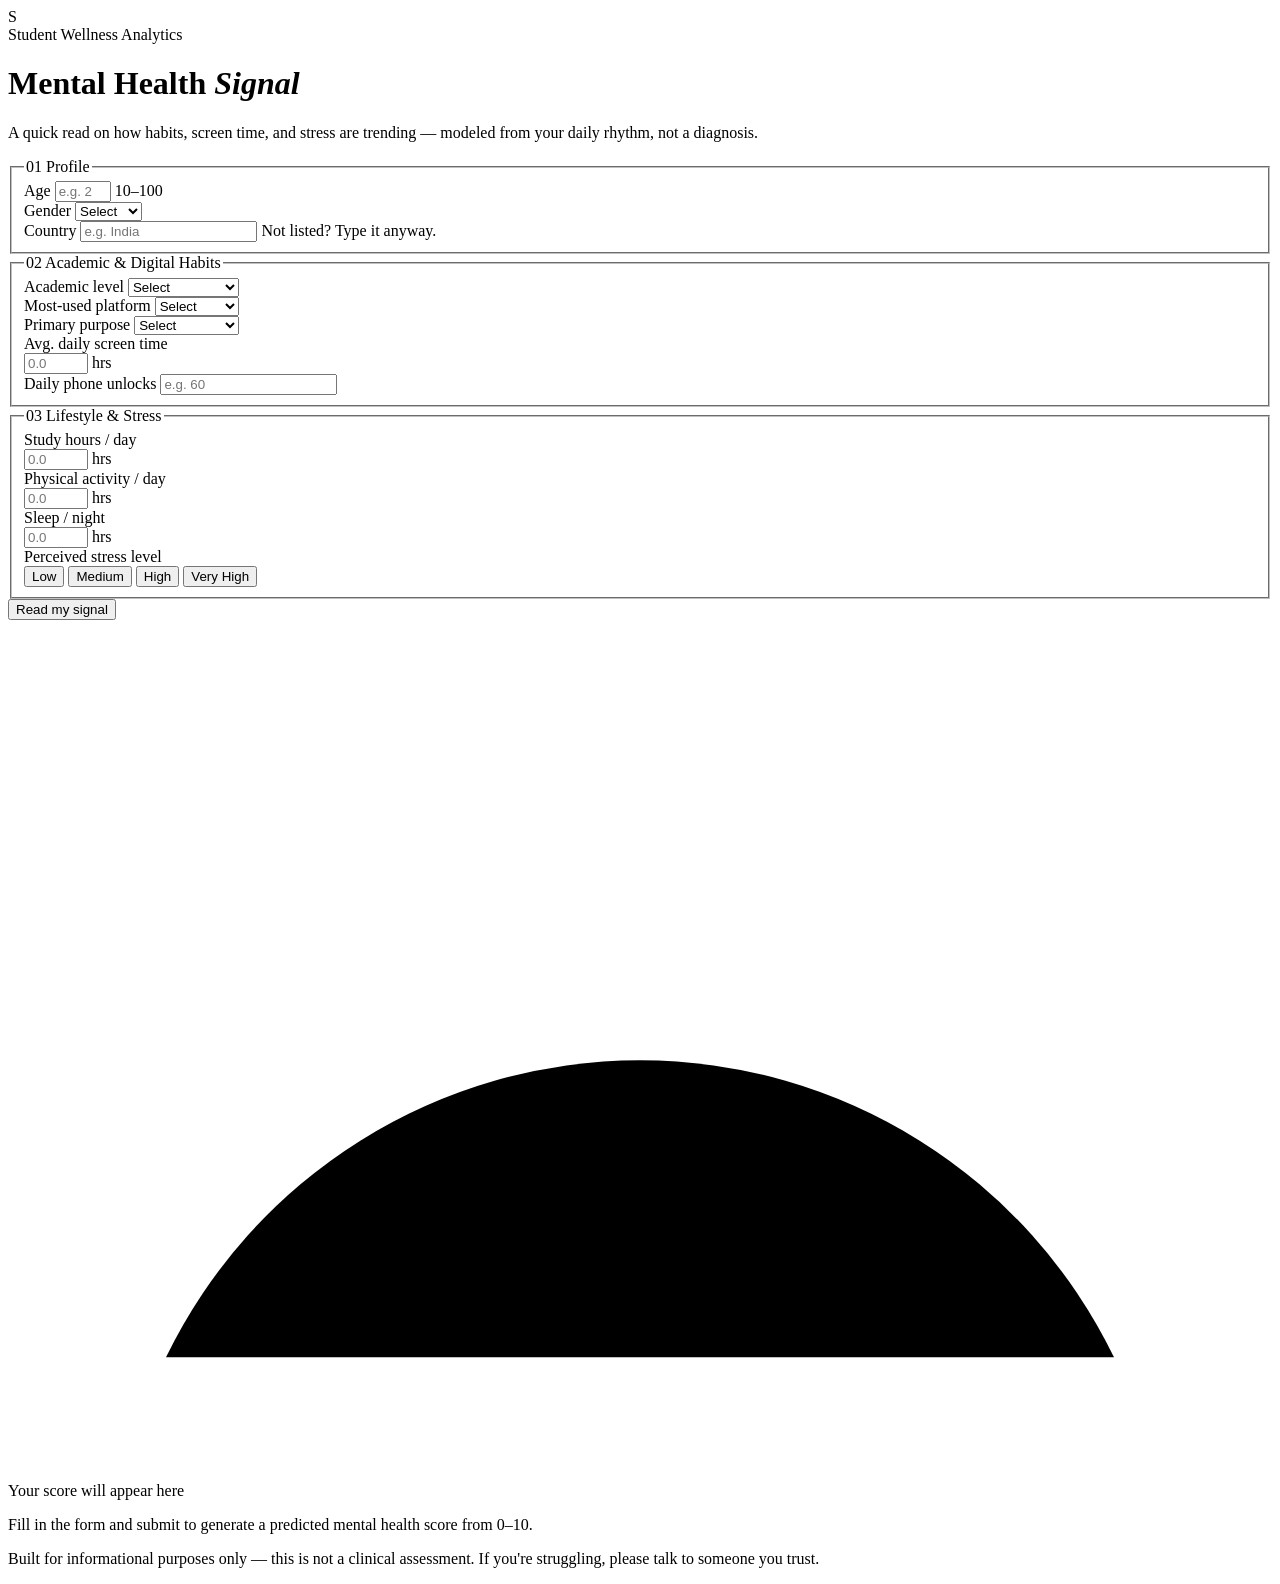
==== index.html @ a33bd3dd "first commit" ====
<!DOCTYPE html>
<html lang="en">
<head>
<meta charset="UTF-8" />
<meta name="viewport" content="width=device-width, initial-scale=1.0" />
<title>Mental Health Signal — Student Wellness Analytics</title>
<link rel="preconnect" href="https://fonts.googleapis.com">
<link rel="preconnect" href="https://fonts.gstatic.com" crossorigin>
<link href="https://fonts.googleapis.com/css2?family=Fraunces:ital,opsz,wght@0,9..144,400;0,9..144,500;0,9..144,600;1,9..144,500&family=Inter:wght@400;500;600;700&family=JetBrains+Mono:wght@400;500;700&display=swap" rel="stylesheet">
<link rel="stylesheet" href="style.css" />
</head>S
<body>

<div class="noise-overlay" aria-hidden="true"></div>

<header class="site-header">
  <div class="header-inner">
    <span class="eyebrow">Student Wellness Analytics</span>
    <h1 class="title">Mental Health <em>Signal</em></h1>
    <p class="subtitle">A quick read on how habits, screen time, and stress are trending — modeled from your daily rhythm, not a diagnosis.</p>
  </div>
</header>

<main class="layout">

  <!-- FORM PANEL -->
  <section class="panel form-panel" aria-labelledby="form-heading">
    <form id="predict-form" novalidate>

      <fieldset class="group">
        <legend><span class="legend-index">01</span> Profile</legend>
        <div class="grid grid-3">
          <div class="field">
            <label for="age">Age</label>
            <input type="number" id="age" name="age" min="10" max="100" step="1" required placeholder="e.g. 21" />
            <span class="hint">10–100</span>
            <span class="error-msg" data-for="age"></span>
          </div>
          <div class="field">
            <label for="gender">Gender</label>
            <select id="gender" name="gender" required>
              <option value="" disabled selected hidden>Select</option>
              <option value="Male">Male</option>
              <option value="Female">Female</option>
            </select>
            <span class="error-msg" data-for="gender"></span>
          </div>
          <div class="field">
            <label for="country">Country</label>
            <input type="text" id="country" name="country" list="country-list" required placeholder="e.g. India" autocomplete="off" />
            <datalist id="country-list">
              <option value="India"></option>
              <option value="USA"></option>
              <option value="Canada"></option>
              <option value="Australia"></option>
              <option value="UK"></option>
              <option value="Germany"></option>
              <option value="Mexico"></option>
              <option value="Turkey"></option>
              <option value="France"></option>
            </datalist>
            <span class="hint">Not listed? Type it anyway.</span>
            <span class="error-msg" data-for="country"></span>
          </div>
        </div>
      </fieldset>

      <fieldset class="group">
        <legend><span class="legend-index">02</span> Academic &amp; Digital Habits</legend>
        <div class="grid grid-2">
          <div class="field">
            <label for="academic_level">Academic level</label>
            <select id="academic_level" name="academic_level" required>
              <option value="" disabled selected hidden>Select</option>
              <option value="High School">High School</option>
              <option value="Undergraduate">Undergraduate</option>
              <option value="Graduate">Graduate</option>
            </select>
            <span class="error-msg" data-for="academic_level"></span>
          </div>
          <div class="field">
            <label for="most_used_platform">Most-used platform</label>
            <select id="most_used_platform" name="most_used_platform" required>
              <option value="" disabled selected hidden>Select</option>
              <option value="Facebook">Facebook</option>
              <option value="Instagram">Instagram</option>
              <option value="Snapchat">Snapchat</option>
              <option value="Twitter">Twitter</option>
              <option value="YouTube">YouTube</option>
              <option value="TikTok">TikTok</option>
              <option value="LinkedIn">LinkedIn</option>
              <option value="LINE">LINE</option>
              <option value="KakaoTalk">KakaoTalk</option>
              <option value="VKontakte">VKontakte</option>
              <option value="WhatsApp">WhatsApp</option>
              <option value="WeChat">WeChat</option>
            </select>
            <span class="error-msg" data-for="most_used_platform"></span>
          </div>
          <div class="field">
            <label for="purpose_of_use">Primary purpose</label>
            <select id="purpose_of_use" name="purpose_of_use" required>
              <option value="" disabled selected hidden>Select</option>
              <option value="Networking">Networking</option>
              <option value="Education">Education</option>
              <option value="Entertainment">Entertainment</option>
              <option value="News">News</option>
            </select>
            <span class="error-msg" data-for="purpose_of_use"></span>
          </div>
          <div class="field">
            <label for="avg_daily_usage_hours">Avg. daily screen time</label>
            <div class="unit-input">
              <input type="number" id="avg_daily_usage_hours" name="avg_daily_usage_hours" min="0" max="24" step="0.1" required placeholder="0.0" />
              <span class="unit">hrs</span>
            </div>
            <span class="error-msg" data-for="avg_daily_usage_hours"></span>
          </div>
          <div class="field">
            <label for="daily_unlocks">Daily phone unlocks</label>
            <input type="number" id="daily_unlocks" name="daily_unlocks" min="0" step="1" required placeholder="e.g. 60" />
            <span class="error-msg" data-for="daily_unlocks"></span>
          </div>
        </div>
      </fieldset>

      <fieldset class="group">
        <legend><span class="legend-index">03</span> Lifestyle &amp; Stress</legend>
        <div class="grid grid-3">
          <div class="field">
            <label for="study_hours">Study hours / day</label>
            <div class="unit-input">
              <input type="number" id="study_hours" name="study_hours" min="0" max="24" step="0.1" required placeholder="0.0" />
              <span class="unit">hrs</span>
            </div>
            <span class="error-msg" data-for="study_hours"></span>
          </div>
          <div class="field">
            <label for="physical_activity_hours">Physical activity / day</label>
            <div class="unit-input">
              <input type="number" id="physical_activity_hours" name="physical_activity_hours" min="0" max="24" step="0.1" required placeholder="0.0" />
              <span class="unit">hrs</span>
            </div>
            <span class="error-msg" data-for="physical_activity_hours"></span>
          </div>
          <div class="field">
            <label for="sleep_hours_per_night">Sleep / night</label>
            <div class="unit-input">
              <input type="number" id="sleep_hours_per_night" name="sleep_hours_per_night" min="0" max="24" step="0.1" required placeholder="0.0" />
              <span class="unit">hrs</span>
            </div>
            <span class="error-msg" data-for="sleep_hours_per_night"></span>
          </div>
          <div class="field field-span">
            <label for="stress_level">Perceived stress level</label>
            <div class="segmented" id="stress_level_group" data-name="stress_level">
              <button type="button" class="seg-btn" data-value="Low">Low</button>
              <button type="button" class="seg-btn" data-value="Medium">Medium</button>
              <button type="button" class="seg-btn" data-value="High">High</button>
              <button type="button" class="seg-btn" data-value="Very High">Very High</button>
            </div>
            <input type="hidden" id="stress_level" name="stress_level" required />
            <span class="error-msg" data-for="stress_level"></span>
          </div>
        </div>
      </fieldset>

      <div class="form-footer">
        <button type="submit" class="submit-btn" id="submit-btn">
          <span class="btn-label">Read my signal</span>
          <span class="btn-spinner" aria-hidden="true"></span>
        </button>
      </div>
    </form>
  </section>

  <!-- RESULT PANEL -->
  <aside class="panel result-panel" aria-live="polite">
    <div class="result-inner" id="result-inner">

      <div class="state state-idle" id="state-idle">
        <svg class="gauge gauge-idle" viewBox="0 0 240 160" aria-hidden="true">
          <path class="gauge-track" d="M 30 140 A 100 100 0 0 1 210 140" />
          <g class="gauge-ticks"></g>
        </svg>
        <p class="idle-label">Your score will appear here</p>
        <p class="idle-copy">Fill in the form and submit to generate a predicted mental health score from 0–10.</p>
      </div>

      <div class="state state-loading" id="state-loading" hidden>
        <div class="pulse-ring"></div>
        <p class="loading-label">Reading the signal…</p>
        <p class="loading-copy">Running your habits through the model.</p>
      </div>

      <div class="state state-result" id="state-result" hidden>
        <svg class="gauge gauge-result" viewBox="0 0 240 160" aria-hidden="true">
          <defs>
            <linearGradient id="gaugeGradient" x1="0%" y1="0%" x2="100%" y2="0%">
              <stop offset="0%" stop-color="#D9534F"/>
              <stop offset="45%" stop-color="#E3B341"/>
              <stop offset="100%" stop-color="#4C9A78"/>
            </linearGradient>
          </defs>
          <path class="gauge-track" d="M 30 140 A 100 100 0 0 1 210 140" />
          <path class="gauge-fill" id="gauge-fill" d="M 30 140 A 100 100 0 0 1 210 140" />
          <g class="gauge-ticks"></g>
          <circle class="gauge-needle-hub" cx="120" cy="140" r="5" />
        </svg>
        <div class="score-readout">
          <span class="score-number" id="score-number">0.0</span>
          <span class="score-max">/10</span>
        </div>
        <p class="score-band" id="score-band">—</p>
        <p class="score-context" id="score-context"></p>
        <button type="button" class="reset-btn" id="reset-btn">Run another read</button>
      </div>

      <div class="state state-error" id="state-error" hidden>
        <div class="error-icon" aria-hidden="true">!</div>
        <p class="error-copy" id="error-copy"></p>
        <button type="button" class="reset-btn" id="error-retry-btn">Try again</button>
      </div>

    </div>
  </aside>

</main>

<footer class="site-footer">
  <p>Built for informational purposes only — this is not a clinical assessment. If you're struggling, please talk to someone you trust.</p>
</footer>

<script src="script.js"></script>
</body>
</html>
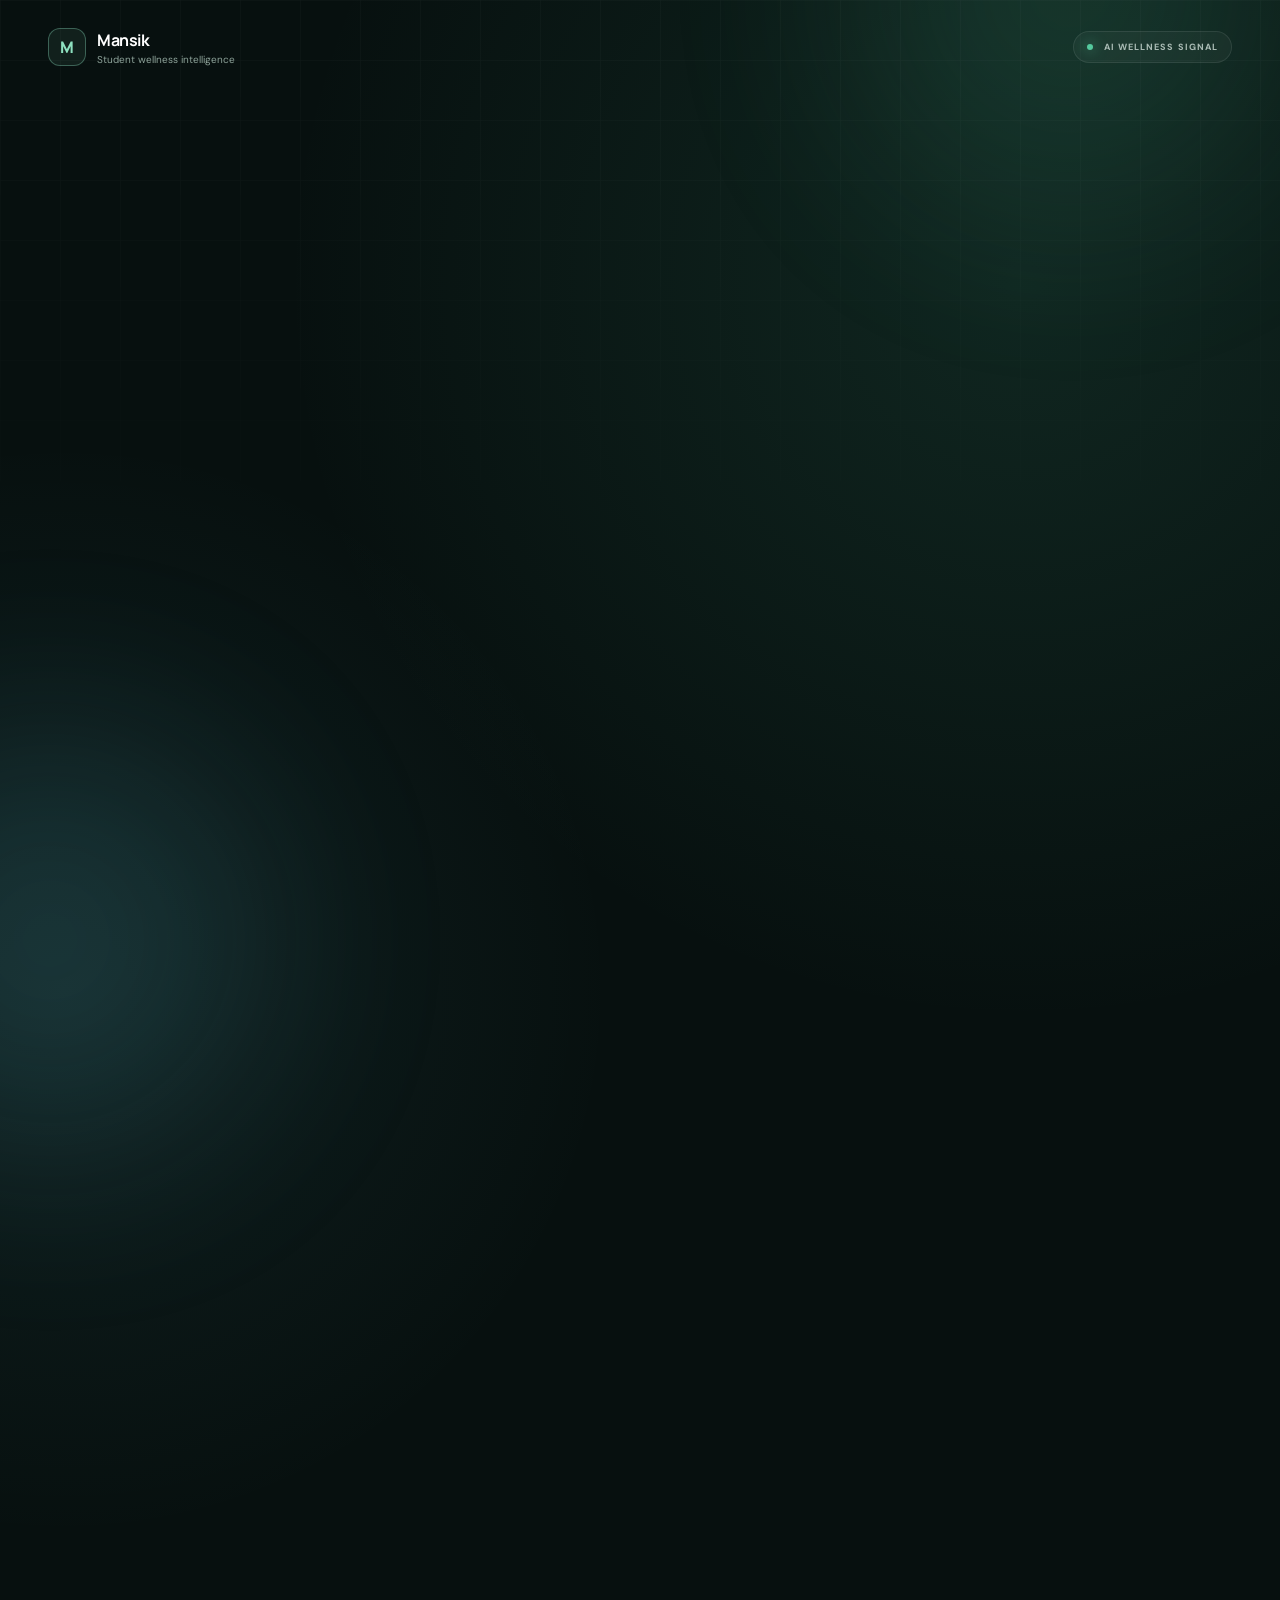
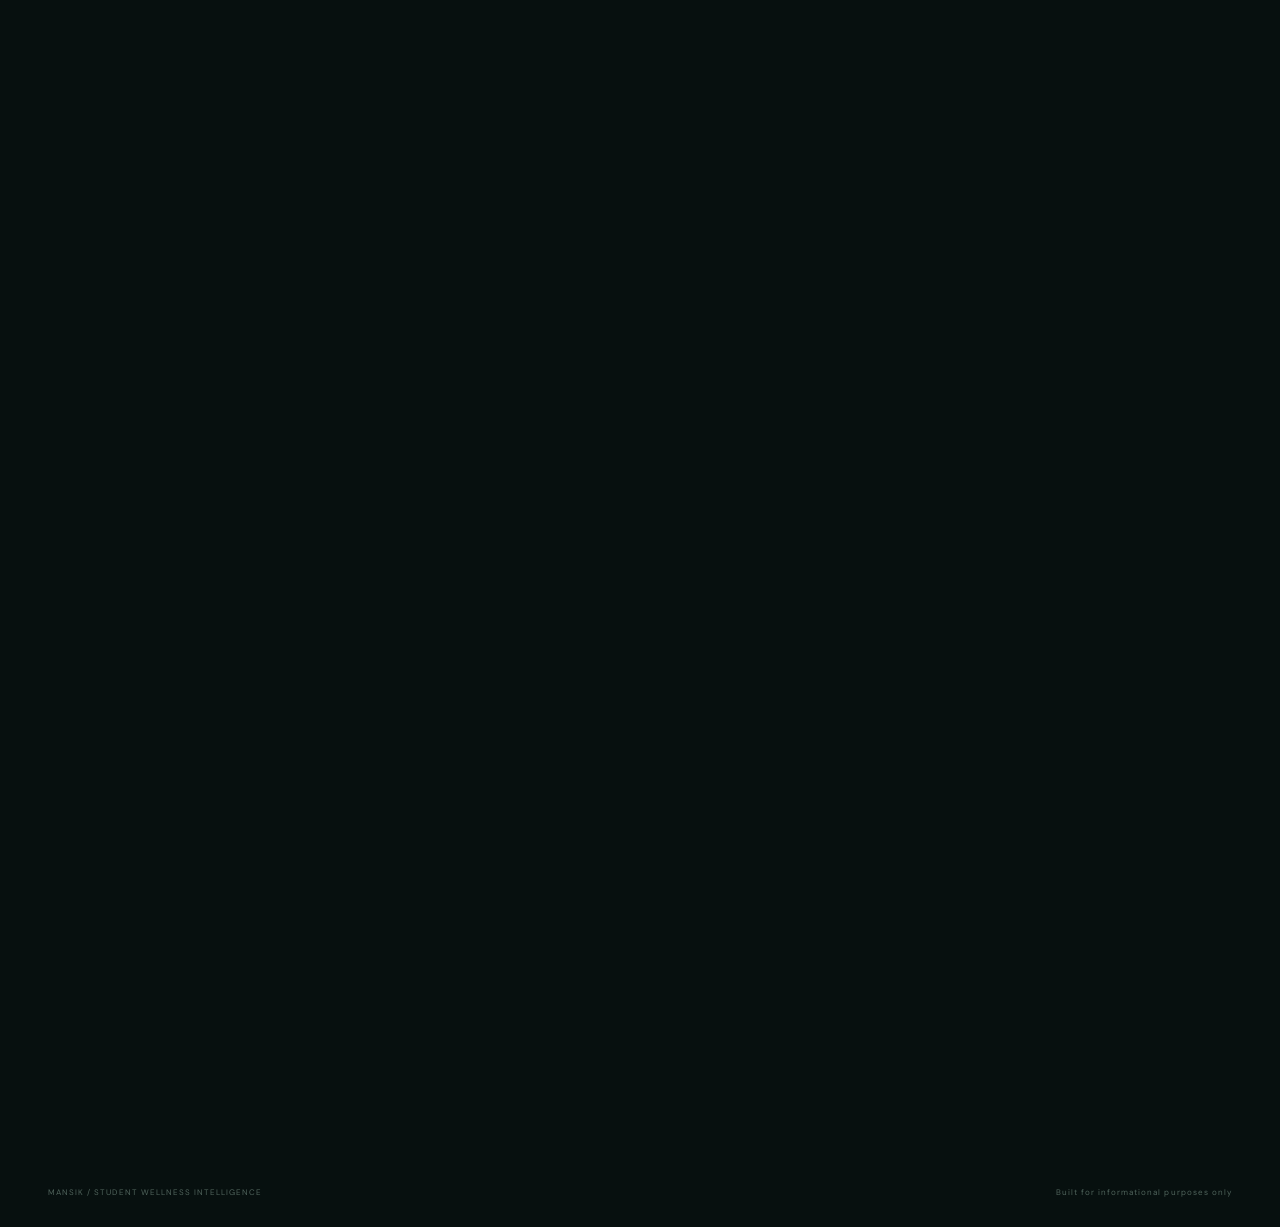
==== commit 4751569e: "Fix sklearn model compatibility" ====
--- a/index.html
+++ b/index.html
@@ -1,236 +1,1078 @@
 <!DOCTYPE html>
 <html lang="en">
 <head>
-<meta charset="UTF-8" />
-<meta name="viewport" content="width=device-width, initial-scale=1.0" />
-<title>Mental Health Signal — Student Wellness Analytics</title>
-<link rel="preconnect" href="https://fonts.googleapis.com">
-<link rel="preconnect" href="https://fonts.gstatic.com" crossorigin>
-<link href="https://fonts.googleapis.com/css2?family=Fraunces:ital,opsz,wght@0,9..144,400;0,9..144,500;0,9..144,600;1,9..144,500&family=Inter:wght@400;500;600;700&family=JetBrains+Mono:wght@400;500;700&display=swap" rel="stylesheet">
-<link rel="stylesheet" href="style.css" />
-</head>S
+    <meta charset="UTF-8">
+
+    <meta
+        name="viewport"
+        content="width=device-width, initial-scale=1.0"
+    >
+
+    <title>Mansik — Student Mental Health Signal</title>
+
+    <meta
+        name="description"
+        content="AI-powered student mental health signal based on lifestyle and digital habits."
+    >
+
+    <!-- Google Fonts -->
+    <link rel="preconnect" href="https://fonts.googleapis.com">
+    <link rel="preconnect" href="https://fonts.gstatic.com" crossorigin>
+
+    <link
+        href="https://fonts.googleapis.com/css2?family=DM+Sans:wght@400;500;600;700&family=Manrope:wght@500;600;700;800&display=swap"
+        rel="stylesheet"
+    >
+
+    <!-- CSS -->
+    <link rel="stylesheet" href="style.css">
+</head>
+
 <body>
 
-<div class="noise-overlay" aria-hidden="true"></div>
-
-<header class="site-header">
-  <div class="header-inner">
-    <span class="eyebrow">Student Wellness Analytics</span>
-    <h1 class="title">Mental Health <em>Signal</em></h1>
-    <p class="subtitle">A quick read on how habits, screen time, and stress are trending — modeled from your daily rhythm, not a diagnosis.</p>
-  </div>
-</header>
-
-<main class="layout">
-
-  <!-- FORM PANEL -->
-  <section class="panel form-panel" aria-labelledby="form-heading">
-    <form id="predict-form" novalidate>
-
-      <fieldset class="group">
-        <legend><span class="legend-index">01</span> Profile</legend>
-        <div class="grid grid-3">
-          <div class="field">
-            <label for="age">Age</label>
-            <input type="number" id="age" name="age" min="10" max="100" step="1" required placeholder="e.g. 21" />
-            <span class="hint">10–100</span>
-            <span class="error-msg" data-for="age"></span>
-          </div>
-          <div class="field">
-            <label for="gender">Gender</label>
-            <select id="gender" name="gender" required>
-              <option value="" disabled selected hidden>Select</option>
-              <option value="Male">Male</option>
-              <option value="Female">Female</option>
-            </select>
-            <span class="error-msg" data-for="gender"></span>
-          </div>
-          <div class="field">
-            <label for="country">Country</label>
-            <input type="text" id="country" name="country" list="country-list" required placeholder="e.g. India" autocomplete="off" />
-            <datalist id="country-list">
-              <option value="India"></option>
-              <option value="USA"></option>
-              <option value="Canada"></option>
-              <option value="Australia"></option>
-              <option value="UK"></option>
-              <option value="Germany"></option>
-              <option value="Mexico"></option>
-              <option value="Turkey"></option>
-              <option value="France"></option>
-            </datalist>
-            <span class="hint">Not listed? Type it anyway.</span>
-            <span class="error-msg" data-for="country"></span>
-          </div>
+    <!-- Background effects -->
+    <div class="ambient ambient-one"></div>
+    <div class="ambient ambient-two"></div>
+    <div class="grid-background"></div>
+
+
+    <!-- =========================
+         NAVBAR
+    ========================== -->
+
+    <header class="topbar">
+
+        <a href="#" class="brand">
+
+            <span class="brand-mark">
+                M
+            </span>
+
+            <span class="brand-text">
+
+                <strong>Mansik</strong>
+
+                <small>
+                    Student wellness intelligence
+                </small>
+
+            </span>
+
+        </a>
+
+
+        <div class="status-pill">
+
+            <span class="status-dot"></span>
+
+            AI WELLNESS SIGNAL
+
         </div>
-      </fieldset>
-
-      <fieldset class="group">
-        <legend><span class="legend-index">02</span> Academic &amp; Digital Habits</legend>
-        <div class="grid grid-2">
-          <div class="field">
-            <label for="academic_level">Academic level</label>
-            <select id="academic_level" name="academic_level" required>
-              <option value="" disabled selected hidden>Select</option>
-              <option value="High School">High School</option>
-              <option value="Undergraduate">Undergraduate</option>
-              <option value="Graduate">Graduate</option>
-            </select>
-            <span class="error-msg" data-for="academic_level"></span>
-          </div>
-          <div class="field">
-            <label for="most_used_platform">Most-used platform</label>
-            <select id="most_used_platform" name="most_used_platform" required>
-              <option value="" disabled selected hidden>Select</option>
-              <option value="Facebook">Facebook</option>
-              <option value="Instagram">Instagram</option>
-              <option value="Snapchat">Snapchat</option>
-              <option value="Twitter">Twitter</option>
-              <option value="YouTube">YouTube</option>
-              <option value="TikTok">TikTok</option>
-              <option value="LinkedIn">LinkedIn</option>
-              <option value="LINE">LINE</option>
-              <option value="KakaoTalk">KakaoTalk</option>
-              <option value="VKontakte">VKontakte</option>
-              <option value="WhatsApp">WhatsApp</option>
-              <option value="WeChat">WeChat</option>
-            </select>
-            <span class="error-msg" data-for="most_used_platform"></span>
-          </div>
-          <div class="field">
-            <label for="purpose_of_use">Primary purpose</label>
-            <select id="purpose_of_use" name="purpose_of_use" required>
-              <option value="" disabled selected hidden>Select</option>
-              <option value="Networking">Networking</option>
-              <option value="Education">Education</option>
-              <option value="Entertainment">Entertainment</option>
-              <option value="News">News</option>
-            </select>
-            <span class="error-msg" data-for="purpose_of_use"></span>
-          </div>
-          <div class="field">
-            <label for="avg_daily_usage_hours">Avg. daily screen time</label>
-            <div class="unit-input">
-              <input type="number" id="avg_daily_usage_hours" name="avg_daily_usage_hours" min="0" max="24" step="0.1" required placeholder="0.0" />
-              <span class="unit">hrs</span>
+
+    </header>
+
+
+
+    <main>
+
+
+        <!-- =========================
+             HERO
+        ========================== -->
+
+        <section class="hero">
+
+            <div class="hero-content reveal">
+
+                <div class="eyebrow">
+
+                    <span></span>
+
+                    PERSONAL WELLNESS CHECK
+
+                </div>
+
+
+                <h1>
+
+                    Understand your
+
+                    <br>
+
+                    <em>daily signal.</em>
+
+                </h1>
+
+
+                <p class="hero-description">
+
+                    A simple AI-powered snapshot of how your digital
+                    habits, academic routine, sleep, activity and
+                    stress may be shaping your mental health score.
+
+                </p>
+
+
+                <div class="hero-meta">
+
+                    <span>
+                        01 — Your inputs
+                    </span>
+
+                    <span>
+                        02 — AI prediction
+                    </span>
+
+                    <span>
+                        03 — Personal signal
+                    </span>
+
+                </div>
+
             </div>
-            <span class="error-msg" data-for="avg_daily_usage_hours"></span>
-          </div>
-          <div class="field">
-            <label for="daily_unlocks">Daily phone unlocks</label>
-            <input type="number" id="daily_unlocks" name="daily_unlocks" min="0" step="1" required placeholder="e.g. 60" />
-            <span class="error-msg" data-for="daily_unlocks"></span>
-          </div>
-        </div>
-      </fieldset>
-
-      <fieldset class="group">
-        <legend><span class="legend-index">03</span> Lifestyle &amp; Stress</legend>
-        <div class="grid grid-3">
-          <div class="field">
-            <label for="study_hours">Study hours / day</label>
-            <div class="unit-input">
-              <input type="number" id="study_hours" name="study_hours" min="0" max="24" step="0.1" required placeholder="0.0" />
-              <span class="unit">hrs</span>
+
+
+
+            <!-- Animated visual -->
+
+            <div class="orbit-wrapper reveal delay">
+
+                <div class="orbit orbit-large"></div>
+
+                <div class="orbit orbit-small"></div>
+
+
+                <div class="orbit-core">
+
+                    <strong>
+                        10
+                    </strong>
+
+                    <small>
+                        MAX SCORE
+                    </small>
+
+                </div>
+
+
+                <span class="floating-chip chip-one">
+                    Sleep
+                </span>
+
+                <span class="floating-chip chip-two">
+                    Stress
+                </span>
+
+                <span class="floating-chip chip-three">
+                    Screen time
+                </span>
+
             </div>
-            <span class="error-msg" data-for="study_hours"></span>
-          </div>
-          <div class="field">
-            <label for="physical_activity_hours">Physical activity / day</label>
-            <div class="unit-input">
-              <input type="number" id="physical_activity_hours" name="physical_activity_hours" min="0" max="24" step="0.1" required placeholder="0.0" />
-              <span class="unit">hrs</span>
-            </div>
-            <span class="error-msg" data-for="physical_activity_hours"></span>
-          </div>
-          <div class="field">
-            <label for="sleep_hours_per_night">Sleep / night</label>
-            <div class="unit-input">
-              <input type="number" id="sleep_hours_per_night" name="sleep_hours_per_night" min="0" max="24" step="0.1" required placeholder="0.0" />
-              <span class="unit">hrs</span>
-            </div>
-            <span class="error-msg" data-for="sleep_hours_per_night"></span>
-          </div>
-          <div class="field field-span">
-            <label for="stress_level">Perceived stress level</label>
-            <div class="segmented" id="stress_level_group" data-name="stress_level">
-              <button type="button" class="seg-btn" data-value="Low">Low</button>
-              <button type="button" class="seg-btn" data-value="Medium">Medium</button>
-              <button type="button" class="seg-btn" data-value="High">High</button>
-              <button type="button" class="seg-btn" data-value="Very High">Very High</button>
-            </div>
-            <input type="hidden" id="stress_level" name="stress_level" required />
-            <span class="error-msg" data-for="stress_level"></span>
-          </div>
-        </div>
-      </fieldset>
-
-      <div class="form-footer">
-        <button type="submit" class="submit-btn" id="submit-btn">
-          <span class="btn-label">Read my signal</span>
-          <span class="btn-spinner" aria-hidden="true"></span>
-        </button>
-      </div>
-    </form>
-  </section>
-
-  <!-- RESULT PANEL -->
-  <aside class="panel result-panel" aria-live="polite">
-    <div class="result-inner" id="result-inner">
-
-      <div class="state state-idle" id="state-idle">
-        <svg class="gauge gauge-idle" viewBox="0 0 240 160" aria-hidden="true">
-          <path class="gauge-track" d="M 30 140 A 100 100 0 0 1 210 140" />
-          <g class="gauge-ticks"></g>
-        </svg>
-        <p class="idle-label">Your score will appear here</p>
-        <p class="idle-copy">Fill in the form and submit to generate a predicted mental health score from 0–10.</p>
-      </div>
-
-      <div class="state state-loading" id="state-loading" hidden>
-        <div class="pulse-ring"></div>
-        <p class="loading-label">Reading the signal…</p>
-        <p class="loading-copy">Running your habits through the model.</p>
-      </div>
-
-      <div class="state state-result" id="state-result" hidden>
-        <svg class="gauge gauge-result" viewBox="0 0 240 160" aria-hidden="true">
-          <defs>
-            <linearGradient id="gaugeGradient" x1="0%" y1="0%" x2="100%" y2="0%">
-              <stop offset="0%" stop-color="#D9534F"/>
-              <stop offset="45%" stop-color="#E3B341"/>
-              <stop offset="100%" stop-color="#4C9A78"/>
-            </linearGradient>
-          </defs>
-          <path class="gauge-track" d="M 30 140 A 100 100 0 0 1 210 140" />
-          <path class="gauge-fill" id="gauge-fill" d="M 30 140 A 100 100 0 0 1 210 140" />
-          <g class="gauge-ticks"></g>
-          <circle class="gauge-needle-hub" cx="120" cy="140" r="5" />
-        </svg>
-        <div class="score-readout">
-          <span class="score-number" id="score-number">0.0</span>
-          <span class="score-max">/10</span>
-        </div>
-        <p class="score-band" id="score-band">—</p>
-        <p class="score-context" id="score-context"></p>
-        <button type="button" class="reset-btn" id="reset-btn">Run another read</button>
-      </div>
-
-      <div class="state state-error" id="state-error" hidden>
-        <div class="error-icon" aria-hidden="true">!</div>
-        <p class="error-copy" id="error-copy"></p>
-        <button type="button" class="reset-btn" id="error-retry-btn">Try again</button>
-      </div>
-
-    </div>
-  </aside>
-
-</main>
-
-<footer class="site-footer">
-  <p>Built for informational purposes only — this is not a clinical assessment. If you're struggling, please talk to someone you trust.</p>
-</footer>
-
-<script src="script.js"></script>
+
+        </section>
+
+
+
+        <!-- =========================
+             MAIN WORKSPACE
+        ========================== -->
+
+        <section class="workspace">
+
+
+            <!-- =========================
+                 FORM CARD
+            ========================== -->
+
+            <article class="form-card reveal">
+
+                <div class="card-header">
+
+                    <div>
+
+                        <span class="section-kicker">
+                            PROFILE
+                        </span>
+
+                        <h2>
+                            Tell us about your routine
+                        </h2>
+
+                    </div>
+
+
+                    <span class="step-count">
+                        01 / 03
+                    </span>
+
+                </div>
+
+
+                <div class="progress-bar">
+
+                    <span></span>
+
+                </div>
+
+
+
+                <form
+                    id="predict-form"
+                    novalidate
+                >
+
+
+                    <!-- PROFILE -->
+
+                    <fieldset class="form-section">
+
+                        <div class="section-title">
+
+                            <span class="section-number">
+                                01
+                            </span>
+
+                            <div>
+
+                                <strong>
+                                    Personal profile
+                                </strong>
+
+                                <small>
+                                    Basic information
+                                </small>
+
+                            </div>
+
+                        </div>
+
+
+                        <div class="form-grid three-columns">
+
+
+                            <!-- Age -->
+
+                            <div class="field">
+
+                                <label for="age">
+                                    Age
+                                </label>
+
+                                <input
+                                    type="number"
+                                    id="age"
+                                    name="age"
+                                    min="10"
+                                    max="100"
+                                    step="1"
+                                    placeholder="21"
+                                    required
+                                >
+
+                                <small class="error-message"></small>
+
+                            </div>
+
+
+                            <!-- Gender -->
+
+                            <div class="field">
+
+                                <label for="gender">
+                                    Gender
+                                </label>
+
+                                <select
+                                    id="gender"
+                                    name="gender"
+                                    required
+                                >
+
+                                    <option
+                                        value=""
+                                        disabled
+                                        selected
+                                    >
+                                        Select
+                                    </option>
+
+                                    <option value="Male">
+                                        Male
+                                    </option>
+
+                                    <option value="Female">
+                                        Female
+                                    </option>
+
+                                </select>
+
+                                <small class="error-message"></small>
+
+                            </div>
+
+
+                            <!-- Country -->
+
+                            <div class="field">
+
+                                <label for="country">
+                                    Country
+                                </label>
+
+                                <input
+                                    type="text"
+                                    id="country"
+                                    name="country"
+                                    list="country-list"
+                                    placeholder="India"
+                                    autocomplete="off"
+                                    required
+                                >
+
+
+                                <datalist id="country-list">
+
+                                    <option value="India">
+                                    <option value="USA">
+                                    <option value="Canada">
+                                    <option value="Australia">
+                                    <option value="UK">
+                                    <option value="Germany">
+                                    <option value="Mexico">
+                                    <option value="Turkey">
+                                    <option value="France">
+
+                                </datalist>
+
+
+                                <small class="error-message"></small>
+
+                            </div>
+
+                        </div>
+
+                    </fieldset>
+
+
+
+                    <!-- DIGITAL HABITS -->
+
+                    <fieldset class="form-section">
+
+                        <div class="section-title">
+
+                            <span class="section-number">
+                                02
+                            </span>
+
+                            <div>
+
+                                <strong>
+                                    Academic & digital life
+                                </strong>
+
+                                <small>
+                                    Your everyday technology habits
+                                </small>
+
+                            </div>
+
+                        </div>
+
+
+                        <div class="form-grid two-columns">
+
+
+                            <!-- Academic level -->
+
+                            <div class="field">
+
+                                <label for="academic_level">
+                                    Academic level
+                                </label>
+
+                                <select
+                                    id="academic_level"
+                                    name="academic_level"
+                                    required
+                                >
+
+                                    <option
+                                        value=""
+                                        disabled
+                                        selected
+                                    >
+                                        Select level
+                                    </option>
+
+                                    <option value="High School">
+                                        High School
+                                    </option>
+
+                                    <option value="Undergraduate">
+                                        Undergraduate
+                                    </option>
+
+                                    <option value="Graduate">
+                                        Graduate
+                                    </option>
+
+                                </select>
+
+                                <small class="error-message"></small>
+
+                            </div>
+
+
+
+                            <!-- Platform -->
+
+                            <div class="field">
+
+                                <label for="most_used_platform">
+                                    Most-used platform
+                                </label>
+
+                                <select
+                                    id="most_used_platform"
+                                    name="most_used_platform"
+                                    required
+                                >
+
+                                    <option
+                                        value=""
+                                        disabled
+                                        selected
+                                    >
+                                        Select platform
+                                    </option>
+
+                                    <option>Facebook</option>
+                                    <option>Instagram</option>
+                                    <option>Snapchat</option>
+                                    <option>Twitter</option>
+                                    <option>YouTube</option>
+                                    <option>TikTok</option>
+                                    <option>LinkedIn</option>
+                                    <option>LINE</option>
+                                    <option>KakaoTalk</option>
+                                    <option>VKontakte</option>
+                                    <option>WhatsApp</option>
+                                    <option>WeChat</option>
+
+                                </select>
+
+                                <small class="error-message"></small>
+
+                            </div>
+
+
+
+                            <!-- Purpose -->
+
+                            <div class="field">
+
+                                <label for="purpose_of_use">
+                                    Primary purpose
+                                </label>
+
+                                <select
+                                    id="purpose_of_use"
+                                    name="purpose_of_use"
+                                    required
+                                >
+
+                                    <option
+                                        value=""
+                                        disabled
+                                        selected
+                                    >
+                                        Select purpose
+                                    </option>
+
+                                    <option>Networking</option>
+                                    <option>Education</option>
+                                    <option>Entertainment</option>
+                                    <option>News</option>
+
+                                </select>
+
+                                <small class="error-message"></small>
+
+                            </div>
+
+
+
+                            <!-- Screen time -->
+
+                            <div class="field">
+
+                                <label for="avg_daily_usage_hours">
+                                    Average screen time
+                                </label>
+
+                                <div class="unit-input">
+
+                                    <input
+                                        type="number"
+                                        id="avg_daily_usage_hours"
+                                        name="avg_daily_usage_hours"
+                                        min="0"
+                                        max="24"
+                                        step="0.1"
+                                        placeholder="4.5"
+                                        required
+                                    >
+
+                                    <span>
+                                        hrs/day
+                                    </span>
+
+                                </div>
+
+                                <small class="error-message"></small>
+
+                            </div>
+
+
+
+                            <!-- Unlocks -->
+
+                            <div class="field">
+
+                                <label for="daily_unlocks">
+                                    Daily phone unlocks
+                                </label>
+
+                                <input
+                                    type="number"
+                                    id="daily_unlocks"
+                                    name="daily_unlocks"
+                                    min="0"
+                                    step="1"
+                                    placeholder="60"
+                                    required
+                                >
+
+                                <small class="error-message"></small>
+
+                            </div>
+
+                        </div>
+
+                    </fieldset>
+
+
+
+                    <!-- LIFESTYLE -->
+
+                    <fieldset class="form-section">
+
+                        <div class="section-title">
+
+                            <span class="section-number">
+                                03
+                            </span>
+
+                            <div>
+
+                                <strong>
+                                    Lifestyle & stress
+                                </strong>
+
+                                <small>
+                                    Your recovery and workload rhythm
+                                </small>
+
+                            </div>
+
+                        </div>
+
+
+                        <div class="form-grid three-columns">
+
+
+                            <!-- Study -->
+
+                            <div class="field">
+
+                                <label for="study_hours">
+                                    Study hours
+                                </label>
+
+                                <div class="unit-input">
+
+                                    <input
+                                        type="number"
+                                        id="study_hours"
+                                        name="study_hours"
+                                        min="0"
+                                        max="24"
+                                        step="0.1"
+                                        placeholder="5"
+                                        required
+                                    >
+
+                                    <span>
+                                        hrs/day
+                                    </span>
+
+                                </div>
+
+                                <small class="error-message"></small>
+
+                            </div>
+
+
+
+                            <!-- Physical activity -->
+
+                            <div class="field">
+
+                                <label for="physical_activity_hours">
+                                    Physical activity
+                                </label>
+
+                                <div class="unit-input">
+
+                                    <input
+                                        type="number"
+                                        id="physical_activity_hours"
+                                        name="physical_activity_hours"
+                                        min="0"
+                                        max="24"
+                                        step="0.1"
+                                        placeholder="1"
+                                        required
+                                    >
+
+                                    <span>
+                                        hrs/day
+                                    </span>
+
+                                </div>
+
+                                <small class="error-message"></small>
+
+                            </div>
+
+
+
+                            <!-- Sleep -->
+
+                            <div class="field">
+
+                                <label for="sleep_hours_per_night">
+                                    Sleep
+                                </label>
+
+                                <div class="unit-input">
+
+                                    <input
+                                        type="number"
+                                        id="sleep_hours_per_night"
+                                        name="sleep_hours_per_night"
+                                        min="0"
+                                        max="24"
+                                        step="0.1"
+                                        placeholder="7.5"
+                                        required
+                                    >
+
+                                    <span>
+                                        hrs/night
+                                    </span>
+
+                                </div>
+
+                                <small class="error-message"></small>
+
+                            </div>
+
+
+
+                            <!-- Stress -->
+
+                            <div class="field full-width">
+
+                                <label>
+                                    Perceived stress level
+                                </label>
+
+
+                                <div
+                                    class="stress-selector"
+                                    id="stress_level_group"
+                                >
+
+                                    <button
+                                        type="button"
+                                        data-value="Low"
+                                    >
+                                        <small>01</small>
+                                        Low
+                                    </button>
+
+                                    <button
+                                        type="button"
+                                        data-value="Medium"
+                                    >
+                                        <small>02</small>
+                                        Medium
+                                    </button>
+
+                                    <button
+                                        type="button"
+                                        data-value="High"
+                                    >
+                                        <small>03</small>
+                                        High
+                                    </button>
+
+                                    <button
+                                        type="button"
+                                        data-value="Very High"
+                                        class="danger"
+                                    >
+                                        <small>04</small>
+                                        Very high
+                                    </button>
+
+                                </div>
+
+
+                                <input
+                                    type="hidden"
+                                    id="stress_level"
+                                    name="stress_level"
+                                >
+
+                                <small class="error-message"></small>
+
+                            </div>
+
+                        </div>
+
+                    </fieldset>
+
+
+
+                    <!-- SUBMIT -->
+
+                    <div class="form-actions">
+
+                        <div>
+
+                            <strong>
+                                Ready to check your signal?
+                            </strong>
+
+                            <small>
+                                Your inputs are used only for this prediction.
+                            </small>
+
+                        </div>
+
+
+                        <button
+                            type="submit"
+                            id="submit-btn"
+                            class="primary-button"
+                        >
+
+                            <span class="button-label">
+                                Generate my score
+                            </span>
+
+                            <span class="spinner"></span>
+
+                            <span class="arrow">
+                                ↗
+                            </span>
+
+                        </button>
+
+                    </div>
+
+                </form>
+
+            </article>
+
+
+
+            <!-- =========================
+                 RESULT CARD
+            ========================== -->
+
+            <aside
+                class="result-card reveal delay"
+                aria-live="polite"
+            >
+
+                <div class="result-header">
+
+                    <div>
+
+                        <span class="section-kicker light">
+                            YOUR SIGNAL
+                        </span>
+
+                        <h2>
+                            Prediction
+                        </h2>
+
+                    </div>
+
+
+                    <span class="model-status">
+
+                        <span></span>
+
+                        MODEL READY
+
+                    </span>
+
+                </div>
+
+
+
+                <!-- IDLE -->
+
+                <div
+                    id="state-idle"
+                    class="result-state"
+                >
+
+                    <div class="score-orb">
+
+                        <div class="orb-ring"></div>
+
+                        <div class="score-center">
+
+                            <strong>
+                                —
+                            </strong>
+
+                            <small>
+                                / 10
+                            </small>
+
+                        </div>
+
+                    </div>
+
+
+                    <h3>
+                        Waiting for your inputs
+                    </h3>
+
+
+                    <p>
+                        Complete the short check-in and we'll generate
+                        your predicted mental health score.
+                    </p>
+
+
+                    <div class="info-row">
+
+                        <span>
+                            AI model
+                        </span>
+
+                        <strong>
+                            Random Forest
+                        </strong>
+
+                    </div>
+
+
+                    <div class="info-row">
+
+                        <span>
+                            Output
+                        </span>
+
+                        <strong>
+                            0–10 score
+                        </strong>
+
+                    </div>
+
+                </div>
+
+
+
+                <!-- LOADING -->
+
+                <div
+                    id="state-loading"
+                    class="result-state"
+                    hidden
+                >
+
+                    <div class="loading-orb">
+
+                        <span></span>
+
+                    </div>
+
+
+                    <h3>
+                        Reading your signal<span>...</span>
+                    </h3>
+
+
+                    <p>
+                        Processing your daily rhythm through
+                        the prediction model.
+                    </p>
+
+                </div>
+
+
+
+                <!-- RESULT -->
+
+                <div
+                    id="state-result"
+                    class="result-state"
+                    hidden
+                >
+
+                    <div class="score-orb result-orb">
+
+                        <div class="orb-ring"></div>
+
+                        <div class="score-center">
+
+                            <strong id="score-number">
+                                0.00
+                            </strong>
+
+                            <small>
+                                / 10
+                            </small>
+
+                        </div>
+
+                    </div>
+
+
+                    <div
+                        class="result-badge"
+                        id="score-band"
+                    >
+                        SIGNAL
+                    </div>
+
+
+                    <h3 id="result-title">
+                        Your signal is ready
+                    </h3>
+
+
+                    <p id="score-context"></p>
+
+
+                    <div class="score-scale">
+
+                        <span>
+                            0
+                        </span>
+
+                        <div>
+
+                            <i id="scale-fill"></i>
+
+                        </div>
+
+                        <span>
+                            10
+                        </span>
+
+                    </div>
+
+
+                    <button
+                        type="button"
+                        id="reset-btn"
+                        class="secondary-button"
+                    >
+                        ↻ Run another check
+                    </button>
+
+                </div>
+
+
+
+                <!-- ERROR -->
+
+                <div
+                    id="state-error"
+                    class="result-state"
+                    hidden
+                >
+
+                    <div class="error-orb">
+                        !
+                    </div>
+
+
+                    <h3 id="error-label">
+                        Prediction failed
+                    </h3>
+
+
+                    <p id="error-copy"></p>
+
+
+                    <button
+                        type="button"
+                        id="error-retry-btn"
+                        class="secondary-button"
+                    >
+                        Try again
+                    </button>
+
+                </div>
+
+
+
+                <div class="result-footnote">
+
+                    ⓘ
+
+                    This is an informational prediction,
+                    not a clinical diagnosis.
+
+                </div>
+
+            </aside>
+
+        </section>
+
+    </main>
+
+
+
+    <!-- FOOTER -->
+
+    <footer>
+
+        <span>
+            MANSIK / STUDENT WELLNESS INTELLIGENCE
+        </span>
+
+        <span>
+            Built for informational purposes only
+        </span>
+
+    </footer>
+
+
+    <!-- JavaScript -->
+
+    <script src="script.js"></script>
+
 </body>
 </html>
--- a/style.css
+++ b/style.css
@@ -0,0 +1,1932 @@
+/* =========================================================
+   GLOBAL
+========================================================= */
+
+* {
+    box-sizing: border-box;
+}
+
+:root {
+
+    --background: #07100f;
+    --background-soft: #0b1715;
+
+    --card: #f7faf8;
+
+    --text: #edf5f1;
+    --muted: #8ea39a;
+
+    --dark-text: #14211d;
+    --dark-muted: #687a72;
+
+    --line: #dbe5e0;
+
+    --green: #173d33;
+    --green-light: #55c99e;
+
+    --mint: #8de0bf;
+    --cyan: #79d9e8;
+
+    --danger: #b44b45;
+
+    --font-body: "DM Sans", sans-serif;
+    --font-display: "Manrope", sans-serif;
+}
+
+
+/* =========================================================
+   BODY
+========================================================= */
+
+html {
+    scroll-behavior: smooth;
+}
+
+body {
+
+    margin: 0;
+
+    min-height: 100vh;
+
+    background:
+        radial-gradient(
+            circle at 80% 10%,
+            rgba(82, 201, 158, 0.12),
+            transparent 27%
+        ),
+        radial-gradient(
+            circle at 5% 35%,
+            rgba(121, 217, 232, 0.08),
+            transparent 25%
+        ),
+        var(--background);
+
+    color: var(--text);
+
+    font-family: var(--font-body);
+
+    overflow-x: hidden;
+}
+
+
+/* =========================================================
+   BACKGROUND
+========================================================= */
+
+.ambient {
+
+    position: fixed;
+
+    width: 420px;
+    height: 420px;
+
+    border-radius: 50%;
+
+    filter: blur(110px);
+
+    opacity: 0.15;
+
+    pointer-events: none;
+
+    z-index: 0;
+}
+
+.ambient-one {
+
+    background: #55c99e;
+
+    top: -220px;
+    right: 0;
+}
+
+.ambient-two {
+
+    background: #58bfd0;
+
+    bottom: -250px;
+    left: -160px;
+}
+
+
+.grid-background {
+
+    position: fixed;
+
+    inset: 0;
+
+    pointer-events: none;
+
+    opacity: 0.035;
+
+    background-image:
+        linear-gradient(
+            rgba(255, 255, 255, 0.7) 1px,
+            transparent 1px
+        ),
+        linear-gradient(
+            90deg,
+            rgba(255, 255, 255, 0.7) 1px,
+            transparent 1px
+        );
+
+    background-size: 60px 60px;
+
+    mask-image:
+        linear-gradient(
+            to bottom,
+            black,
+            transparent 75%
+        );
+
+    z-index: 0;
+}
+
+
+/* =========================================================
+   TOPBAR
+========================================================= */
+
+.topbar {
+
+    position: relative;
+
+    z-index: 2;
+
+    max-width: 1240px;
+
+    margin: auto;
+
+    padding: 28px;
+
+    display: flex;
+
+    align-items: center;
+
+    justify-content: space-between;
+}
+
+
+.brand {
+
+    display: flex;
+
+    align-items: center;
+
+    gap: 11px;
+
+    color: white;
+
+    text-decoration: none;
+}
+
+
+.brand-mark {
+
+    width: 38px;
+    height: 38px;
+
+    border-radius: 12px;
+
+    display: grid;
+
+    place-items: center;
+
+    color: var(--mint);
+
+    font-family: var(--font-display);
+
+    font-weight: 800;
+
+    border: 1px solid
+        rgba(141, 224, 191, 0.35);
+
+    background:
+        rgba(141, 224, 191, 0.08);
+}
+
+
+.brand-text strong {
+
+    display: block;
+
+    font-family: var(--font-display);
+
+    letter-spacing: -0.03em;
+}
+
+
+.brand-text small {
+
+    display: block;
+
+    color: var(--muted);
+
+    font-size: 10px;
+
+    margin-top: 2px;
+}
+
+
+.status-pill {
+
+    padding: 9px 13px;
+
+    border-radius: 999px;
+
+    border: 1px solid
+        rgba(255, 255, 255, 0.09);
+
+    background:
+        rgba(255, 255, 255, 0.035);
+
+    color: #a9bbb4;
+
+    font-size: 9px;
+
+    font-weight: 800;
+
+    letter-spacing: 0.12em;
+}
+
+
+.status-dot {
+
+    display: inline-block;
+
+    width: 6px;
+    height: 6px;
+
+    margin-right: 7px;
+
+    border-radius: 50%;
+
+    background: var(--green-light);
+
+    box-shadow:
+        0 0 14px var(--green-light);
+}
+
+
+/* =========================================================
+   HERO
+========================================================= */
+
+.hero {
+
+    position: relative;
+
+    z-index: 1;
+
+    max-width: 1240px;
+
+    margin: auto;
+
+    padding: 75px 28px 65px;
+
+    display: grid;
+
+    grid-template-columns:
+        1.15fr 0.85fr;
+
+    gap: 60px;
+
+    align-items: center;
+}
+
+
+.eyebrow {
+
+    font-size: 10px;
+
+    font-weight: 800;
+
+    letter-spacing: 0.16em;
+
+    color: var(--green-light);
+}
+
+
+.eyebrow span {
+
+    display: inline-block;
+
+    width: 22px;
+
+    height: 1px;
+
+    margin-right: 9px;
+
+    vertical-align: middle;
+
+    background: var(--green-light);
+}
+
+
+.hero h1 {
+
+    margin: 18px 0 24px;
+
+    font-family: var(--font-display);
+
+    font-size:
+        clamp(3.3rem, 6.5vw, 6.2rem);
+
+    line-height: 0.94;
+
+    letter-spacing: -0.075em;
+}
+
+
+.hero h1 em {
+
+    color: var(--mint);
+
+    font-style: normal;
+}
+
+
+.hero-description {
+
+    max-width: 640px;
+
+    margin: 0;
+
+    color: var(--muted);
+
+    font-size: 16px;
+
+    line-height: 1.8;
+}
+
+
+.hero-meta {
+
+    display: flex;
+
+    flex-wrap: wrap;
+
+    gap: 18px;
+
+    margin-top: 28px;
+
+    color: #62766d;
+
+    font-size: 9px;
+
+    letter-spacing: 0.1em;
+
+    text-transform: uppercase;
+}
+
+
+/* =========================================================
+   HERO ORBIT
+========================================================= */
+
+.orbit-wrapper {
+
+    position: relative;
+
+    height: 350px;
+
+    display: grid;
+
+    place-items: center;
+}
+
+
+.orbit {
+
+    position: absolute;
+
+    border-radius: 50%;
+
+    border: 1px solid
+        rgba(141, 224, 191, 0.15);
+
+    animation:
+        rotateOrbit 18s linear infinite;
+}
+
+
+.orbit-large {
+
+    width: 310px;
+    height: 310px;
+}
+
+
+.orbit-small {
+
+    width: 205px;
+    height: 205px;
+
+    border-color:
+        rgba(121, 217, 232, 0.15);
+
+    animation-direction: reverse;
+
+    animation-duration: 12s;
+}
+
+
+.orbit-core {
+
+    width: 125px;
+    height: 125px;
+
+    border-radius: 50%;
+
+    display: grid;
+
+    place-items: center;
+
+    align-content: center;
+
+    background:
+        radial-gradient(
+            circle at 35% 25%,
+            #1b4439,
+            #0a201a 70%
+        );
+
+    border: 1px solid
+        rgba(141, 224, 191, 0.35);
+
+    box-shadow:
+        0 0 65px
+        rgba(85, 201, 158, 0.13);
+}
+
+
+.orbit-core strong {
+
+    font-family: var(--font-display);
+
+    font-size: 45px;
+
+    line-height: 1;
+
+    letter-spacing: -0.08em;
+}
+
+
+.orbit-core small {
+
+    margin-top: 4px;
+
+    color: #718a80;
+
+    font-size: 9px;
+
+    letter-spacing: 0.12em;
+}
+
+
+.floating-chip {
+
+    position: absolute;
+
+    padding: 9px 12px;
+
+    border-radius: 999px;
+
+    border: 1px solid
+        rgba(255, 255, 255, 0.09);
+
+    background:
+        rgba(10, 24, 21, 0.8);
+
+    backdrop-filter: blur(12px);
+
+    color: #a8bbb3;
+
+    font-size: 10px;
+}
+
+
+.chip-one {
+
+    top: 30px;
+
+    right: 25px;
+}
+
+
+.chip-two {
+
+    bottom: 55px;
+
+    left: 0;
+}
+
+
+.chip-three {
+
+    top: 140px;
+
+    left: 0;
+}
+
+
+/* =========================================================
+   WORKSPACE
+========================================================= */
+
+.workspace {
+
+    position: relative;
+
+    z-index: 1;
+
+    max-width: 1240px;
+
+    margin: auto;
+
+    padding: 0 28px 80px;
+
+    display: grid;
+
+    grid-template-columns:
+        1.35fr 0.65fr;
+
+    gap: 22px;
+
+    align-items: start;
+}
+
+
+/* =========================================================
+   FORM CARD
+========================================================= */
+
+.form-card {
+
+    padding: 34px;
+
+    background:
+        rgba(247, 250, 248, 0.98);
+
+    color: var(--dark-text);
+
+    border-radius: 24px;
+
+    box-shadow:
+        0 30px 90px
+        rgba(0, 0, 0, 0.28);
+}
+
+
+.card-header {
+
+    display: flex;
+
+    justify-content: space-between;
+
+    align-items: flex-start;
+
+    gap: 20px;
+}
+
+
+.section-kicker {
+
+    color: #4c7d6c;
+
+    font-size: 10px;
+
+    font-weight: 800;
+
+    letter-spacing: 0.16em;
+}
+
+
+.section-kicker.light {
+
+    color: var(--mint);
+}
+
+
+.card-header h2,
+.result-header h2 {
+
+    margin: 5px 0 0;
+
+    font-family: var(--font-display);
+
+    font-size: 24px;
+
+    letter-spacing: -0.04em;
+}
+
+
+.step-count {
+
+    color: #87978f;
+
+    font-size: 9px;
+
+    font-weight: 800;
+
+    letter-spacing: 0.12em;
+}
+
+
+.progress-bar {
+
+    height: 3px;
+
+    margin: 25px 0 4px;
+
+    overflow: hidden;
+
+    border-radius: 999px;
+
+    background: #e3ebe7;
+}
+
+
+.progress-bar span {
+
+    display: block;
+
+    width: 33%;
+
+    height: 100%;
+
+    border-radius: inherit;
+
+    background:
+        linear-gradient(
+            90deg,
+            #55c99e,
+            #7bcdd8
+        );
+
+    transition:
+        width 0.35s ease;
+}
+
+
+/* =========================================================
+   FORM SECTIONS
+========================================================= */
+
+.form-section {
+
+    margin: 0;
+
+    padding: 28px 0;
+
+    border: 0;
+
+    border-bottom: 1px solid var(--line);
+}
+
+
+.section-title {
+
+    display: flex;
+
+    align-items: center;
+
+    gap: 12px;
+
+    margin-bottom: 20px;
+}
+
+
+.section-number {
+
+    width: 30px;
+    height: 30px;
+
+    display: grid;
+
+    place-items: center;
+
+    border-radius: 9px;
+
+    color: #2b6a57;
+
+    background: #e7f1ed;
+
+    font-size: 10px;
+
+    font-weight: 800;
+}
+
+
+.section-title strong {
+
+    display: block;
+
+    font-size: 14px;
+}
+
+
+.section-title small {
+
+    display: block;
+
+    margin-top: 2px;
+
+    color: #8a9891;
+
+    font-size: 11px;
+}
+
+
+/* =========================================================
+   FORM GRID
+========================================================= */
+
+.form-grid {
+
+    display: grid;
+
+    gap: 15px;
+}
+
+
+.two-columns {
+
+    grid-template-columns:
+        repeat(2, 1fr);
+}
+
+
+.three-columns {
+
+    grid-template-columns:
+        repeat(3, 1fr);
+}
+
+
+.full-width {
+
+    grid-column: 1 / -1;
+}
+
+
+/* =========================================================
+   INPUTS
+========================================================= */
+
+.field {
+
+    min-width: 0;
+}
+
+
+.field label {
+
+    display: block;
+
+    margin-bottom: 7px;
+
+    color: #53665d;
+
+    font-size: 11px;
+
+    font-weight: 700;
+}
+
+
+.field input,
+.field select {
+
+    width: 100%;
+
+    padding: 12px 13px;
+
+    border: 1px solid #d9e3de;
+
+    border-radius: 12px;
+
+    outline: none;
+
+    background: #f7faf8;
+
+    color: #16231f;
+
+    font-size: 13px;
+
+    transition:
+        0.2s ease;
+}
+
+
+.field input::placeholder {
+
+    color: #aab7b1;
+}
+
+
+.field input:focus,
+.field select:focus {
+
+    border-color: #68b999;
+
+    background: #ffffff;
+
+    box-shadow:
+        0 0 0 4px
+        rgba(85, 201, 158, 0.1);
+
+    transform:
+        translateY(-1px);
+}
+
+
+.unit-input {
+
+    position: relative;
+}
+
+
+.unit-input input {
+
+    padding-right: 80px;
+}
+
+
+.unit-input span {
+
+    position: absolute;
+
+    top: 50%;
+    right: 12px;
+
+    transform:
+        translateY(-50%);
+
+    color: #8b9993;
+
+    font-size: 10px;
+
+    pointer-events: none;
+}
+
+
+/* =========================================================
+   ERRORS
+========================================================= */
+
+.error-message {
+
+    display: block;
+
+    min-height: 0;
+
+    margin-top: 5px;
+
+    color: #d95d57;
+
+    font-size: 10px;
+}
+
+
+.field.field-error input,
+.field.field-error select {
+
+    border-color: #e27a74;
+
+    background: #fff6f5;
+}
+
+
+/* =========================================================
+   STRESS SELECTOR
+========================================================= */
+
+.stress-selector {
+
+    display: grid;
+
+    grid-template-columns:
+        repeat(4, 1fr);
+
+    gap: 8px;
+}
+
+
+.stress-selector button {
+
+    padding: 11px 9px;
+
+    border: 1px solid #d9e3de;
+
+    border-radius: 12px;
+
+    background: #f7faf8;
+
+    color: #60716a;
+
+    text-align: left;
+
+    cursor: pointer;
+
+    transition:
+        0.2s ease;
+}
+
+
+.stress-selector button:hover {
+
+    transform:
+        translateY(-2px);
+
+    border-color: #a9cabe;
+}
+
+
+.stress-selector button small {
+
+    display: block;
+
+    margin-bottom: 4px;
+
+    color: #9aa9a2;
+
+    font-size: 8px;
+}
+
+
+.stress-selector button.active {
+
+    border-color: var(--green);
+
+    background: var(--green);
+
+    color: white;
+}
+
+
+.stress-selector button.danger.active {
+
+    border-color: var(--danger);
+
+    background: var(--danger);
+}
+
+
+/* =========================================================
+   FORM ACTION
+========================================================= */
+
+.form-actions {
+
+    display: flex;
+
+    align-items: center;
+
+    justify-content: space-between;
+
+    gap: 20px;
+
+    padding-top: 25px;
+}
+
+
+.form-actions strong {
+
+    display: block;
+
+    font-size: 12px;
+}
+
+
+.form-actions small {
+
+    display: block;
+
+    margin-top: 3px;
+
+    color: #89978f;
+
+    font-size: 10px;
+}
+
+
+.primary-button {
+
+    display: flex;
+
+    align-items: center;
+
+    gap: 13px;
+
+    padding: 14px 17px 14px 20px;
+
+    border: 0;
+
+    border-radius: 13px;
+
+    color: white;
+
+    background: var(--green);
+
+    font-size: 12px;
+
+    font-weight: 800;
+
+    cursor: pointer;
+
+    box-shadow:
+        0 10px 24px
+        rgba(23, 61, 51, 0.18);
+
+    transition:
+        0.2s ease;
+}
+
+
+.primary-button:hover {
+
+    transform:
+        translateY(-2px);
+
+    background: #0d2d25;
+}
+
+
+.primary-button:active {
+
+    transform:
+        translateY(0);
+}
+
+
+.primary-button:disabled {
+
+    opacity: 0.65;
+
+    cursor: wait;
+}
+
+
+.spinner {
+
+    display: none;
+
+    width: 13px;
+    height: 13px;
+
+    border: 2px solid
+        rgba(255, 255, 255, 0.35);
+
+    border-top-color: white;
+
+    border-radius: 50%;
+
+    animation:
+        spin 0.7s linear infinite;
+}
+
+
+.primary-button.loading .spinner {
+
+    display: block;
+}
+
+
+.primary-button.loading .arrow {
+
+    display: none;
+}
+
+
+.arrow {
+
+    font-size: 18px;
+}
+
+
+/* =========================================================
+   RESULT CARD
+========================================================= */
+
+.result-card {
+
+    position: sticky;
+
+    top: 20px;
+
+    min-height: 690px;
+
+    padding: 32px;
+
+    overflow: hidden;
+
+    border-radius: 24px;
+
+    background:
+        linear-gradient(
+            145deg,
+            #12352d,
+            #071b17
+        );
+
+    box-shadow:
+        0 30px 90px
+        rgba(0, 0, 0, 0.28);
+}
+
+
+.result-card::before {
+
+    content: "";
+
+    position: absolute;
+
+    width: 300px;
+    height: 300px;
+
+    top: -100px;
+    right: -150px;
+
+    border-radius: 50%;
+
+    background:
+        rgba(85, 201, 158, 0.08);
+
+    filter: blur(60px);
+}
+
+
+.result-header {
+
+    position: relative;
+
+    z-index: 2;
+
+    display: flex;
+
+    align-items: flex-start;
+
+    justify-content: space-between;
+
+    gap: 20px;
+}
+
+
+.result-header h2 {
+
+    color: white;
+}
+
+
+.model-status {
+
+    padding: 7px 9px;
+
+    border: 1px solid
+        rgba(255, 255, 255, 0.09);
+
+    border-radius: 999px;
+
+    color: #9fb4ac;
+
+    font-size: 8px;
+
+    font-weight: 800;
+}
+
+
+.model-status span {
+
+    display: inline-block;
+
+    width: 6px;
+    height: 6px;
+
+    margin-right: 6px;
+
+    border-radius: 50%;
+
+    background: var(--green-light);
+}
+
+
+/* =========================================================
+   RESULT STATES
+========================================================= */
+
+.result-state {
+
+    position: relative;
+
+    z-index: 2;
+
+    min-height: 500px;
+
+    display: flex;
+
+    flex-direction: column;
+
+    align-items: center;
+
+    justify-content: center;
+
+    text-align: center;
+}
+
+
+.result-state h3 {
+
+    margin: 18px 0 8px;
+
+    font-family: var(--font-display);
+
+    font-size: 20px;
+
+    letter-spacing: -0.03em;
+}
+
+
+.result-state p {
+
+    max-width: 300px;
+
+    margin: 0;
+
+    color: #829a91;
+
+    font-size: 12px;
+
+    line-height: 1.7;
+}
+
+
+/* =========================================================
+   SCORE ORB
+========================================================= */
+
+.score-orb {
+
+    position: relative;
+
+    width: 220px;
+    height: 220px;
+
+    display: grid;
+
+    place-items: center;
+
+    border-radius: 50%;
+
+    background:
+        radial-gradient(
+            circle,
+            rgba(141, 224, 191, 0.12),
+            rgba(141, 224, 191, 0.02) 57%,
+            transparent 60%
+        );
+}
+
+
+.orb-ring {
+
+    position: absolute;
+
+    inset: 10px;
+
+    border: 1px solid
+        rgba(141, 224, 191, 0.2);
+
+    border-radius: 50%;
+}
+
+
+.orb-ring::before {
+
+    content: "";
+
+    position: absolute;
+
+    inset: 17px;
+
+    border: 1px dashed
+        rgba(141, 224, 191, 0.12);
+
+    border-radius: 50%;
+
+    animation:
+        rotateOrbit 16s linear infinite;
+}
+
+
+.score-center {
+
+    display: flex;
+
+    align-items: baseline;
+
+    gap: 3px;
+}
+
+
+.score-center strong {
+
+    font-family: var(--font-display);
+
+    font-size: 50px;
+
+    font-weight: 800;
+
+    letter-spacing: -0.08em;
+}
+
+
+.score-center small {
+
+    color: #718d82;
+
+    font-size: 11px;
+}
+
+
+/* =========================================================
+   INFO ROWS
+========================================================= */
+
+.info-row {
+
+    width: 100%;
+
+    max-width: 310px;
+
+    display: flex;
+
+    justify-content: space-between;
+
+    padding: 11px 0;
+
+    border-top: 1px solid
+        rgba(255, 255, 255, 0.07);
+
+    color: #6e867d;
+
+    font-size: 10px;
+}
+
+
+.info-row strong {
+
+    color: #b9c9c3;
+
+    font-weight: 600;
+}
+
+
+/* =========================================================
+   LOADING
+========================================================= */
+
+.loading-orb {
+
+    position: relative;
+
+    width: 100px;
+    height: 100px;
+
+    display: grid;
+
+    place-items: center;
+
+    border: 1px solid
+        rgba(141, 224, 191, 0.25);
+
+    border-radius: 50%;
+}
+
+
+.loading-orb::before,
+.loading-orb::after {
+
+    content: "";
+
+    position: absolute;
+
+    inset: 8px;
+
+    border: 1px solid
+        rgba(141, 224, 191, 0.4);
+
+    border-radius: 50%;
+
+    animation:
+        pulse 1.8s infinite;
+}
+
+
+.loading-orb::after {
+
+    animation-delay:
+        0.7s;
+}
+
+
+.loading-orb span {
+
+    width: 15px;
+    height: 15px;
+
+    border-radius: 50%;
+
+    background: var(--mint);
+
+    box-shadow:
+        0 0 30px var(--mint);
+}
+
+
+/* =========================================================
+   RESULT
+========================================================= */
+
+.result-orb {
+
+    width: 240px;
+    height: 240px;
+
+    animation:
+        pop 0.6s ease both;
+}
+
+
+.result-orb .orb-ring {
+
+    border-color:
+        rgba(141, 224, 191, 0.38);
+
+    box-shadow:
+        0 0 55px
+        rgba(85, 201, 158, 0.12);
+}
+
+
+.result-orb .score-center strong {
+
+    font-size: 60px;
+}
+
+
+.result-badge {
+
+    margin-top: 4px;
+
+    padding: 7px 11px;
+
+    border: 1px solid
+        rgba(141, 224, 191, 0.2);
+
+    border-radius: 999px;
+
+    background:
+        rgba(141, 224, 191, 0.07);
+
+    color: var(--mint);
+
+    font-size: 9px;
+
+    font-weight: 800;
+
+    letter-spacing: 0.1em;
+}
+
+
+/* =========================================================
+   SCORE SCALE
+========================================================= */
+
+.score-scale {
+
+    width: 100%;
+
+    max-width: 300px;
+
+    display: flex;
+
+    align-items: center;
+
+    gap: 8px;
+
+    margin: 20px 0;
+
+    color: #607b70;
+
+    font-size: 9px;
+}
+
+
+.score-scale div {
+
+    flex: 1;
+
+    height: 5px;
+
+    overflow: hidden;
+
+    border-radius: 999px;
+
+    background:
+        rgba(255, 255, 255, 0.08);
+}
+
+
+.score-scale i {
+
+    display: block;
+
+    width: 0%;
+
+    height: 100%;
+
+    border-radius: inherit;
+
+    background:
+        linear-gradient(
+            90deg,
+            #ff7b76,
+            #e3c05c,
+            #62d2a6
+        );
+
+    transition:
+        width 1s cubic-bezier(
+            0.22,
+            1,
+            0.36,
+            1
+        );
+}
+
+
+/* =========================================================
+   BUTTONS
+========================================================= */
+
+.secondary-button {
+
+    padding: 11px 17px;
+
+    border: 0;
+
+    border-radius: 11px;
+
+    color: #16382f;
+
+    background: white;
+
+    font-size: 11px;
+
+    font-weight: 800;
+
+    cursor: pointer;
+
+    transition:
+        0.2s ease;
+}
+
+
+.secondary-button:hover {
+
+    transform:
+        translateY(-2px);
+
+    box-shadow:
+        0 10px 22px
+        rgba(0, 0, 0, 0.18);
+}
+
+
+/* =========================================================
+   ERROR
+========================================================= */
+
+.error-orb {
+
+    width: 72px;
+    height: 72px;
+
+    display: grid;
+
+    place-items: center;
+
+    border: 1px solid
+        rgba(255, 129, 123, 0.3);
+
+    border-radius: 50%;
+
+    background:
+        rgba(255, 129, 123, 0.1);
+
+    color: #ff817b;
+
+    font-family: var(--font-display);
+
+    font-size: 28px;
+
+    font-weight: 800;
+}
+
+
+/* =========================================================
+   FOOTNOTE
+========================================================= */
+
+.result-footnote {
+
+    position: absolute;
+
+    left: 32px;
+    right: 32px;
+    bottom: 25px;
+
+    padding-top: 14px;
+
+    border-top: 1px solid
+        rgba(255, 255, 255, 0.07);
+
+    color: #5f786e;
+
+    font-size: 9px;
+}
+
+
+/* =========================================================
+   FOOTER
+========================================================= */
+
+footer {
+
+    position: relative;
+
+    z-index: 1;
+
+    max-width: 1240px;
+
+    margin: auto;
+
+    padding:
+        0 28px 30px;
+
+    display: flex;
+
+    justify-content: space-between;
+
+    color: #50645c;
+
+    font-size: 8px;
+
+    letter-spacing: 0.13em;
+}
+
+
+/* =========================================================
+   ANIMATIONS
+========================================================= */
+
+.reveal {
+
+    opacity: 0;
+
+    transform:
+        translateY(18px);
+
+    animation:
+        revealAnimation
+        0.8s
+        cubic-bezier(
+            0.22,
+            1,
+            0.36,
+            1
+        )
+        forwards;
+}
+
+
+.delay {
+
+    animation-delay: 0.12s;
+}
+
+
+@keyframes revealAnimation {
+
+    to {
+
+        opacity: 1;
+
+        transform:
+            translateY(0);
+    }
+}
+
+
+@keyframes rotateOrbit {
+
+    to {
+
+        transform:
+            rotate(360deg);
+    }
+}
+
+
+@keyframes pulse {
+
+    0% {
+
+        transform:
+            scale(0.7);
+
+        opacity: 0.8;
+    }
+
+    100% {
+
+        transform:
+            scale(1.8);
+
+        opacity: 0;
+    }
+}
+
+
+@keyframes spin {
+
+    to {
+
+        transform:
+            rotate(360deg);
+    }
+}
+
+
+@keyframes pop {
+
+    from {
+
+        opacity: 0;
+
+        transform:
+            scale(0.82);
+    }
+
+    to {
+
+        opacity: 1;
+
+        transform:
+            scale(1);
+    }
+}
+
+
+/* =========================================================
+   RESPONSIVE
+========================================================= */
+
+@media (max-width: 1050px) {
+
+    .hero {
+
+        grid-template-columns: 1fr;
+    }
+
+
+    .workspace {
+
+        grid-template-columns: 1fr;
+    }
+
+
+    .result-card {
+
+        position: relative;
+
+        min-height: 600px;
+    }
+
+
+    .orbit-wrapper {
+
+        height: 280px;
+    }
+}
+
+
+@media (max-width: 700px) {
+
+    .topbar {
+
+        padding:
+            20px 17px;
+    }
+
+
+    .status-pill {
+
+        display: none;
+    }
+
+
+    .hero {
+
+        padding:
+            60px 17px 45px;
+    }
+
+
+    .hero h1 {
+
+        font-size:
+            3.3rem;
+    }
+
+
+    .hero-description {
+
+        font-size: 14px;
+    }
+
+
+    .workspace {
+
+        padding:
+            0 17px 55px;
+    }
+
+
+    .form-card,
+    .result-card {
+
+        padding:
+            23px 18px;
+
+        border-radius:
+            20px;
+    }
+
+
+    .two-columns,
+    .three-columns {
+
+        grid-template-columns: 1fr;
+    }
+
+
+    .stress-selector {
+
+        grid-template-columns:
+            repeat(2, 1fr);
+    }
+
+
+    .form-actions {
+
+        flex-direction: column;
+
+        align-items: stretch;
+    }
+
+
+    .primary-button {
+
+        justify-content: center;
+    }
+
+
+    footer {
+
+        padding:
+            0 17px 25px;
+
+        flex-direction: column;
+
+        gap: 8px;
+    }
+}
+
+
+/* =========================================================
+   REDUCED MOTION
+========================================================= */
+
+@media (prefers-reduced-motion: reduce) {
+
+    *,
+    *::before,
+    *::after {
+
+        animation-duration:
+            0.001ms !important;
+
+        transition-duration:
+            0.001ms !important;
+    }
+}
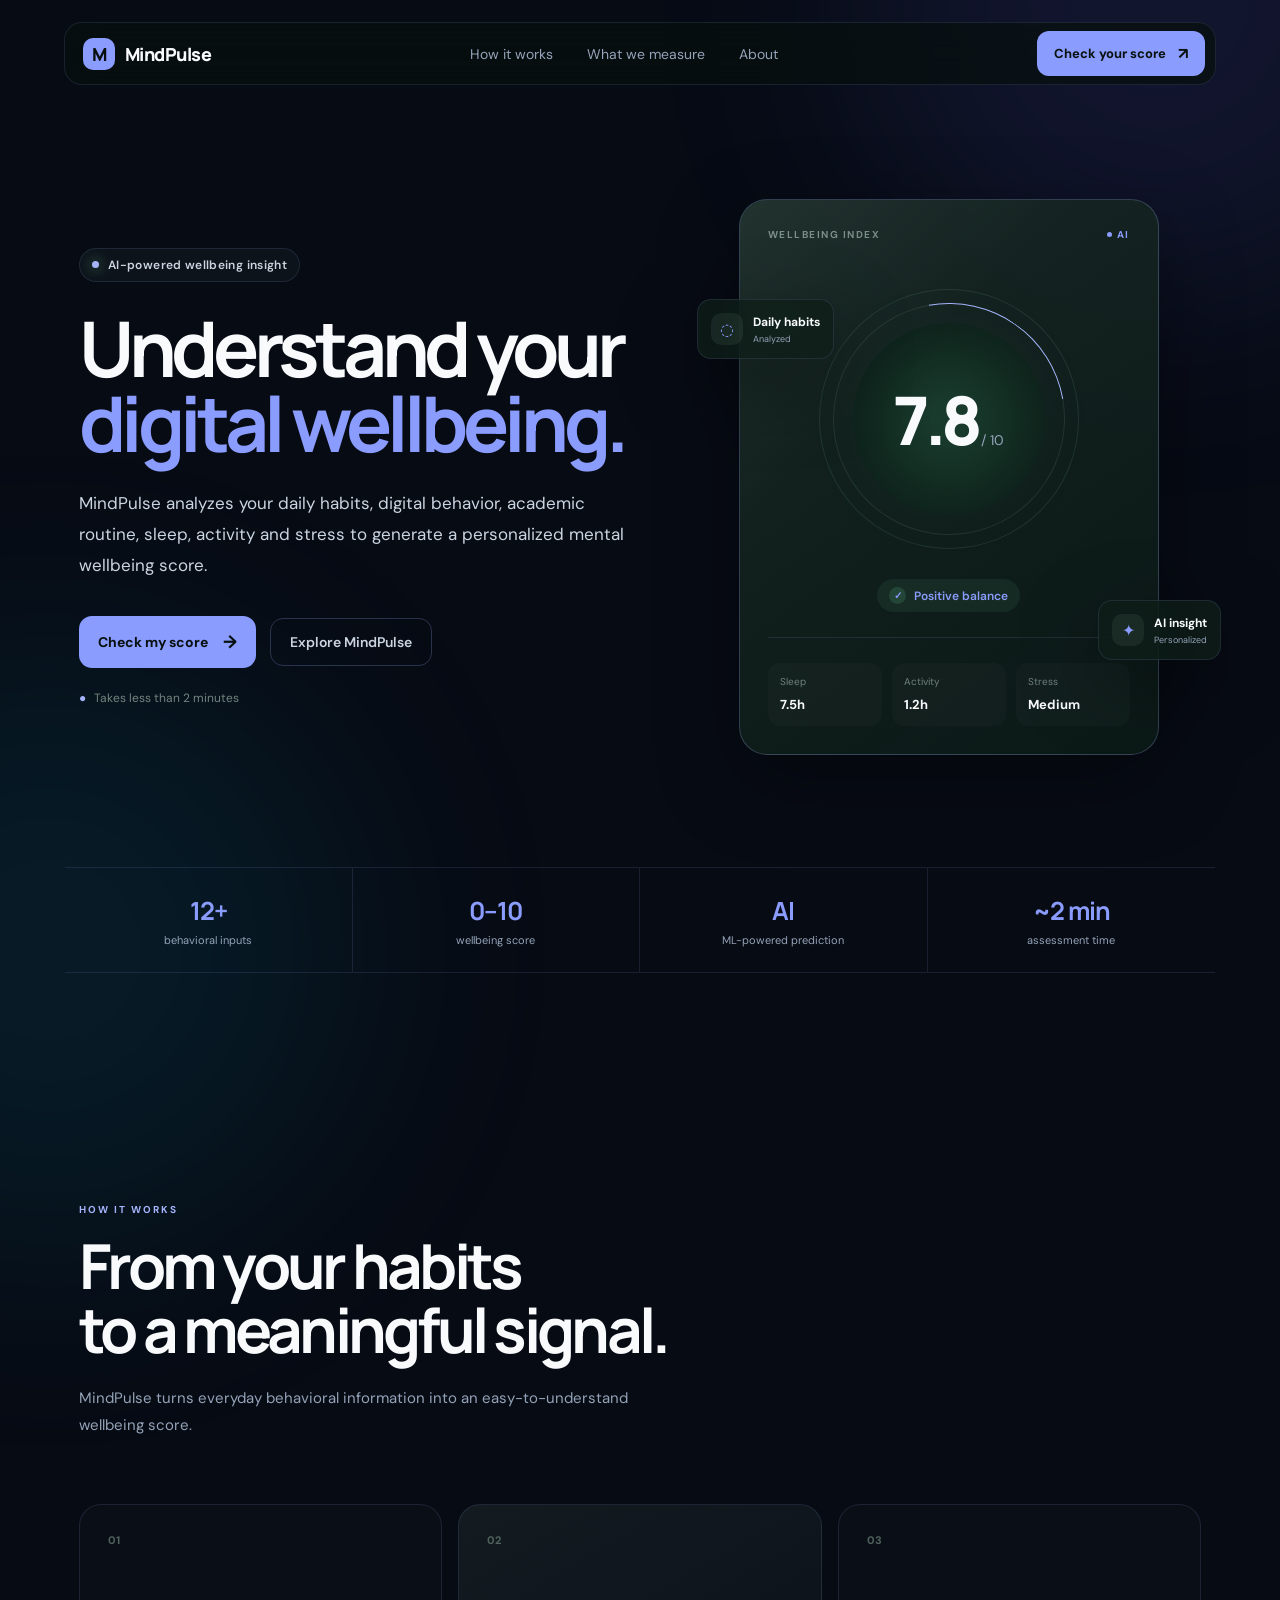
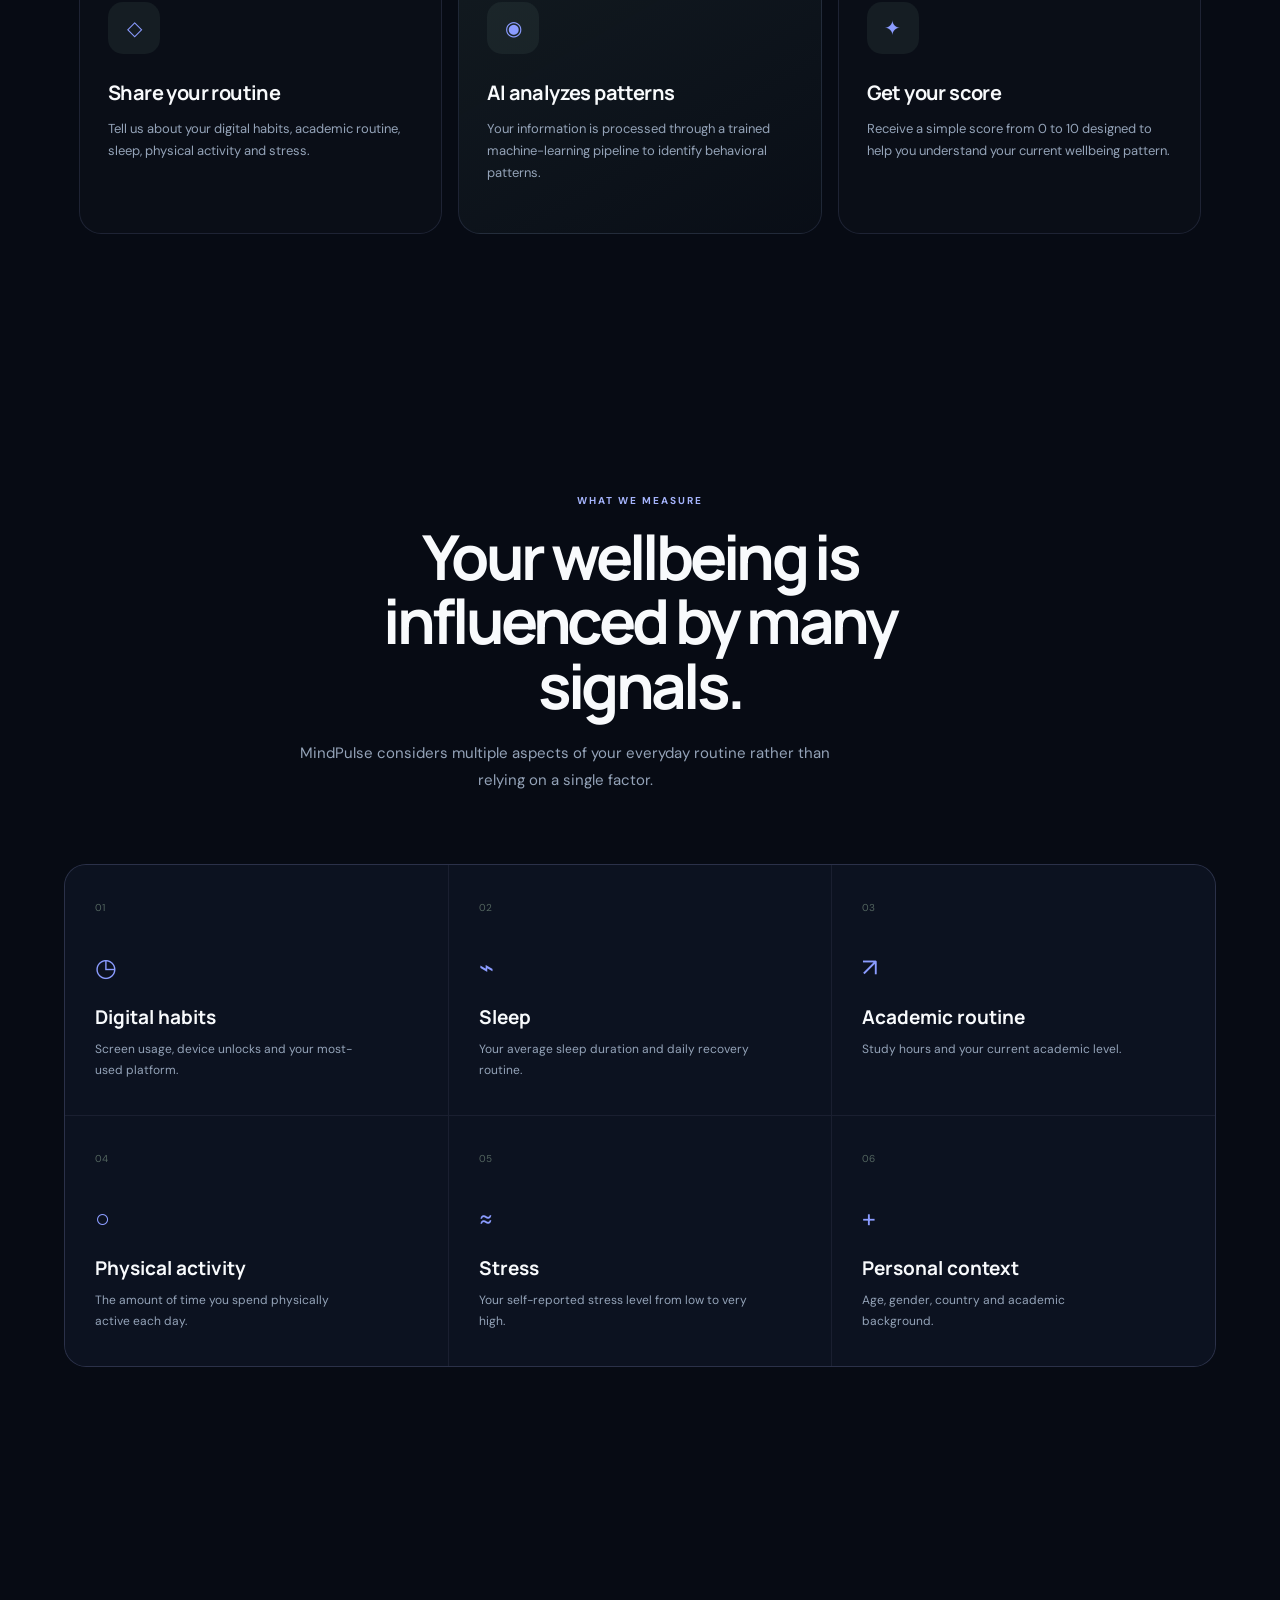
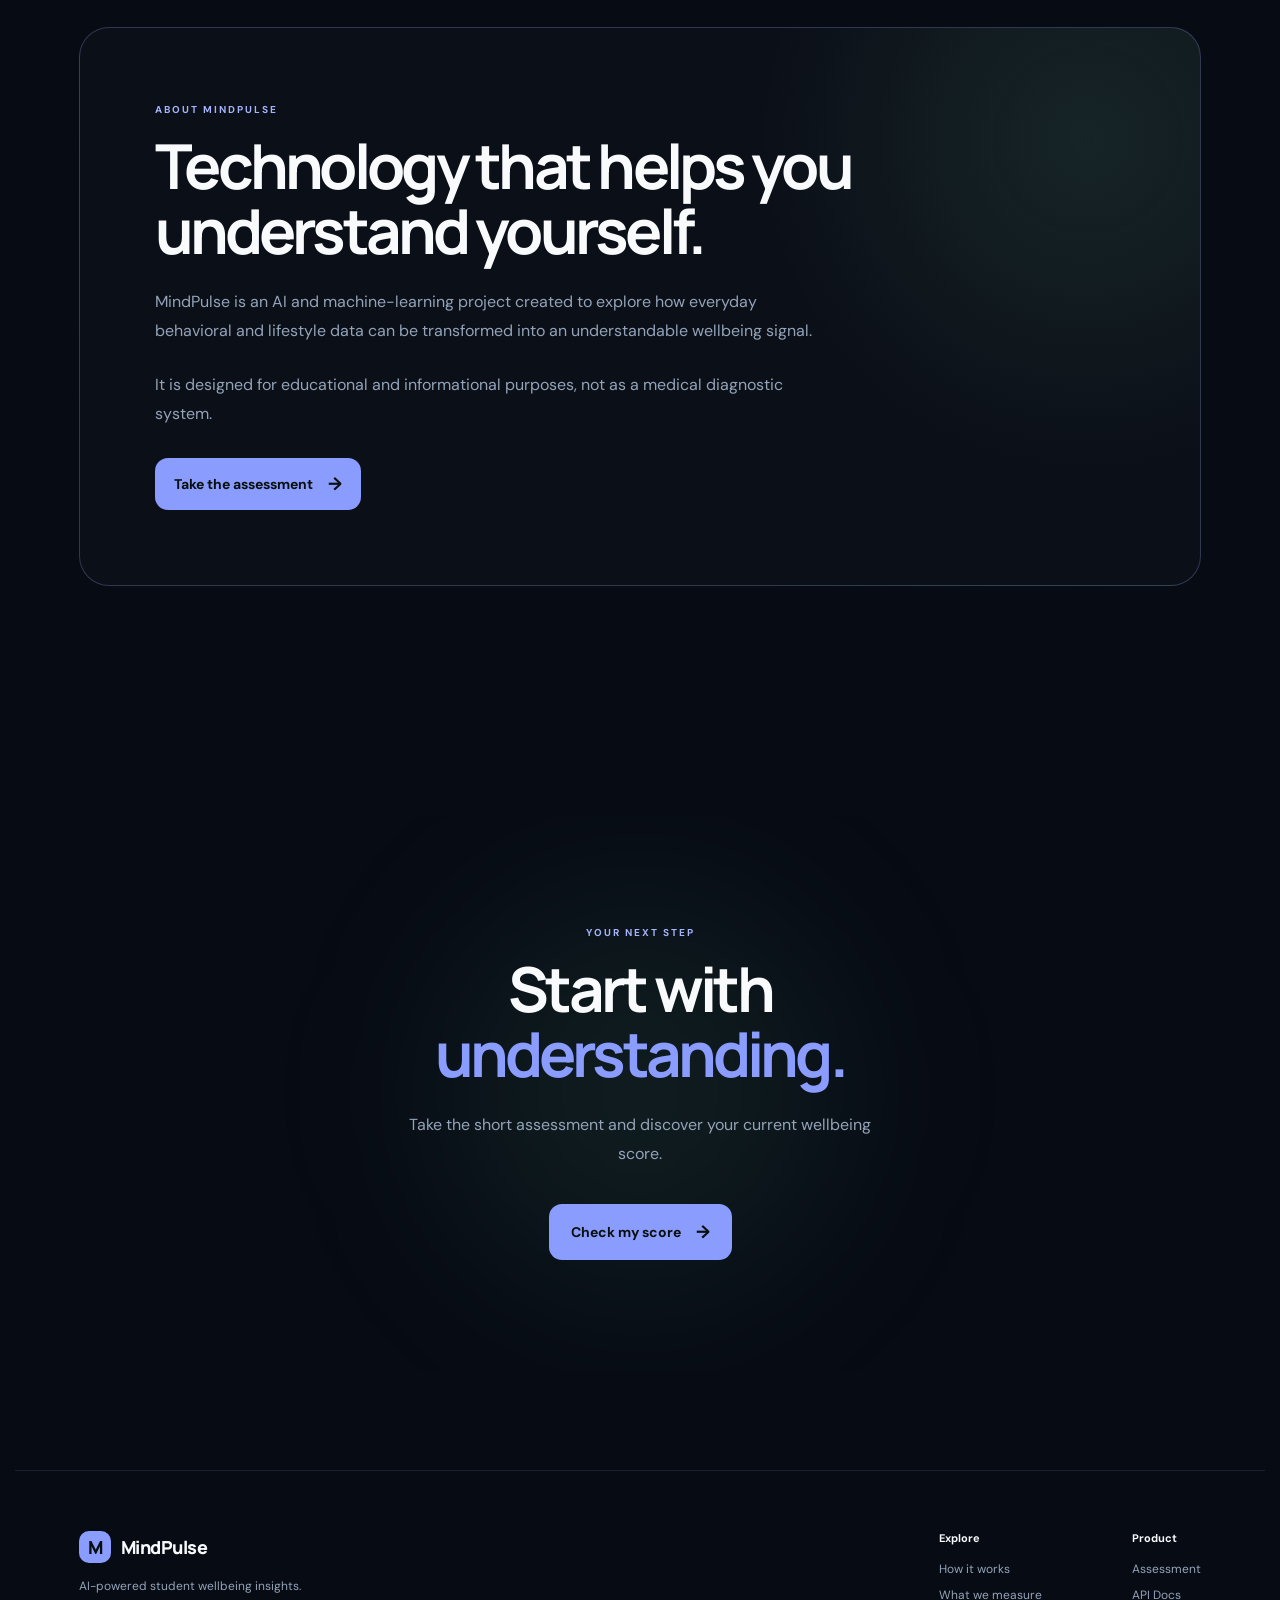
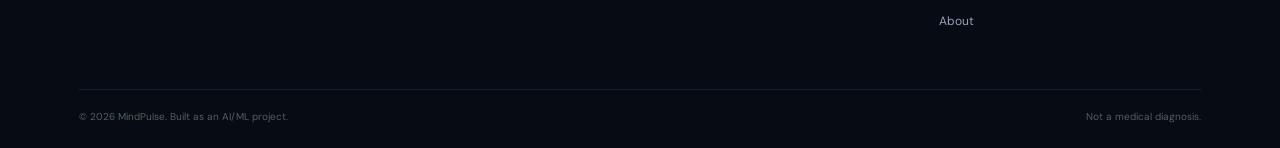
==== commit e38eb9fb: "Rebrand project from Mansik to MindPulse" ====
--- a/index.html
+++ b/index.html
@@ -2,20 +2,15 @@
 <html lang="en">
 <head>
     <meta charset="UTF-8">
-
-    <meta
-        name="viewport"
-        content="width=device-width, initial-scale=1.0"
-    >
-
-    <title>Mansik — Student Mental Health Signal</title>
+    <meta name="viewport" content="width=device-width, initial-scale=1.0">
+
+    <title>MindPulse — Understand Your Wellbeing</title>
 
     <meta
         name="description"
-        content="AI-powered student mental health signal based on lifestyle and digital habits."
+        content="MindPulse is an AI-powered student mental wellbeing score based on lifestyle, digital habits, sleep, study and stress patterns."
     >
 
-    <!-- Google Fonts -->
     <link rel="preconnect" href="https://fonts.googleapis.com">
     <link rel="preconnect" href="https://fonts.gstatic.com" crossorigin>
 
@@ -24,1053 +19,472 @@
         rel="stylesheet"
     >
 
-    <!-- CSS -->
     <link rel="stylesheet" href="style.css">
 </head>
 
 <body>
 
-    <!-- Background effects -->
-    <div class="ambient ambient-one"></div>
-    <div class="ambient ambient-two"></div>
-    <div class="grid-background"></div>
-
-
-    <!-- =========================
-         NAVBAR
-    ========================== -->
-
-    <header class="topbar">
-
-        <a href="#" class="brand">
-
-            <span class="brand-mark">
-                M
-            </span>
-
-            <span class="brand-text">
-
-                <strong>Mansik</strong>
-
-                <small>
-                    Student wellness intelligence
-                </small>
-
-            </span>
-
-        </a>
-
-
-        <div class="status-pill">
-
-            <span class="status-dot"></span>
-
-            AI WELLNESS SIGNAL
+    <!-- Background -->
+    <div class="background-orb orb-one"></div>
+    <div class="background-orb orb-two"></div>
+
+    <!-- Navigation -->
+    <header class="navbar">
+        <div class="nav-container">
+
+            <a href="index.html" class="brand">
+                <span class="brand-mark">M</span>
+                <span>MindPulse</span>
+            </a>
+
+            <nav class="nav-links">
+                <a href="#how-it-works">How it works</a>
+                <a href="#factors">What we measure</a>
+                <a href="#about">About</a>
+            </nav>
+
+            <a href="assessment.html" class="nav-button">
+                Check your score
+                <span>↗</span>
+            </a>
+
+            <button class="mobile-menu-button" id="mobileMenuButton">
+                ☰
+            </button>
 
         </div>
 
+        <div class="mobile-menu" id="mobileMenu">
+            <a href="#how-it-works">How it works</a>
+            <a href="#factors">What we measure</a>
+            <a href="#about">About</a>
+            <a href="assessment.html">Check your score →</a>
+        </div>
     </header>
 
 
-
+    <!-- HERO -->
     <main>
 
-
-        <!-- =========================
-             HERO
-        ========================== -->
-
         <section class="hero">
 
-            <div class="hero-content reveal">
-
-                <div class="eyebrow">
-
-                    <span></span>
-
-                    PERSONAL WELLNESS CHECK
-
-                </div>
-
-
-                <h1>
-
+            <div class="hero-content">
+
+                <div class="eyebrow reveal">
+                    <span class="status-dot"></span>
+                    AI-powered wellbeing insight
+                </div>
+
+                <h1 class="hero-title reveal">
                     Understand your
-
-                    <br>
-
-                    <em>daily signal.</em>
-
+                    <span>digital wellbeing.</span>
                 </h1>
 
-
-                <p class="hero-description">
-
-                    A simple AI-powered snapshot of how your digital
-                    habits, academic routine, sleep, activity and
-                    stress may be shaping your mental health score.
-
-                </p>
-
-
-                <div class="hero-meta">
-
-                    <span>
-                        01 — Your inputs
-                    </span>
-
-                    <span>
-                        02 — AI prediction
-                    </span>
-
-                    <span>
-                        03 — Personal signal
-                    </span>
-
-                </div>
-
-            </div>
-
-
-
-            <!-- Animated visual -->
-
-            <div class="orbit-wrapper reveal delay">
-
-                <div class="orbit orbit-large"></div>
-
-                <div class="orbit orbit-small"></div>
-
-
-                <div class="orbit-core">
-
-                    <strong>
-                        10
-                    </strong>
-
-                    <small>
-                        MAX SCORE
-                    </small>
-
-                </div>
-
-
-                <span class="floating-chip chip-one">
-                    Sleep
-                </span>
-
-                <span class="floating-chip chip-two">
-                    Stress
-                </span>
-
-                <span class="floating-chip chip-three">
-                    Screen time
-                </span>
-
-            </div>
-
-        </section>
-
-
-
-        <!-- =========================
-             MAIN WORKSPACE
-        ========================== -->
-
-        <section class="workspace">
-
-
-            <!-- =========================
-                 FORM CARD
-            ========================== -->
-
-            <article class="form-card reveal">
-
-                <div class="card-header">
-
+                <p class="hero-description reveal">
+                    MindPulse analyzes your daily habits, digital behavior,
+                    academic routine, sleep, activity and stress to generate
+                    a personalized mental wellbeing score.
+                </p>
+
+                <div class="hero-actions reveal">
+
+                    <a href="assessment.html" class="primary-button">
+                        Check my score
+                        <span>→</span>
+                    </a>
+
+                    <a href="#how-it-works" class="secondary-button">
+                        Explore MindPulse
+                    </a>
+
+                </div>
+
+                <div class="hero-note reveal">
+                    <span>●</span>
+                    Takes less than 2 minutes
+                </div>
+
+            </div>
+
+
+            <!-- Hero visual -->
+
+            <div class="hero-visual reveal">
+
+                <div class="score-card">
+
+                    <div class="score-card-top">
+                        <span>WELLBEING INDEX</span>
+                        <span class="live-pill">
+                            <i></i> AI
+                        </span>
+                    </div>
+
+                    <div class="score-ring">
+
+                        <div class="ring-glow"></div>
+
+                        <div class="ring-inner">
+                            <span class="score-number">7.8</span>
+                            <span class="score-out-of">/ 10</span>
+                        </div>
+
+                    </div>
+
+                    <div class="score-status">
+                        <span class="status-check">✓</span>
+                        Positive balance
+                    </div>
+
+                    <div class="score-line"></div>
+
+                    <div class="mini-metrics">
+
+                        <div>
+                            <span>Sleep</span>
+                            <strong>7.5h</strong>
+                        </div>
+
+                        <div>
+                            <span>Activity</span>
+                            <strong>1.2h</strong>
+                        </div>
+
+                        <div>
+                            <span>Stress</span>
+                            <strong>Medium</strong>
+                        </div>
+
+                    </div>
+
+                </div>
+
+                <div class="floating-card floating-one">
+                    <span class="floating-icon">◌</span>
                     <div>
-
-                        <span class="section-kicker">
-                            PROFILE
-                        </span>
-
-                        <h2>
-                            Tell us about your routine
-                        </h2>
-
-                    </div>
-
-
-                    <span class="step-count">
-                        01 / 03
-                    </span>
-
-                </div>
-
-
-                <div class="progress-bar">
-
-                    <span></span>
-
-                </div>
-
-
-
-                <form
-                    id="predict-form"
-                    novalidate
-                >
-
-
-                    <!-- PROFILE -->
-
-                    <fieldset class="form-section">
-
-                        <div class="section-title">
-
-                            <span class="section-number">
-                                01
-                            </span>
-
-                            <div>
-
-                                <strong>
-                                    Personal profile
-                                </strong>
-
-                                <small>
-                                    Basic information
-                                </small>
-
-                            </div>
-
-                        </div>
-
-
-                        <div class="form-grid three-columns">
-
-
-                            <!-- Age -->
-
-                            <div class="field">
-
-                                <label for="age">
-                                    Age
-                                </label>
-
-                                <input
-                                    type="number"
-                                    id="age"
-                                    name="age"
-                                    min="10"
-                                    max="100"
-                                    step="1"
-                                    placeholder="21"
-                                    required
-                                >
-
-                                <small class="error-message"></small>
-
-                            </div>
-
-
-                            <!-- Gender -->
-
-                            <div class="field">
-
-                                <label for="gender">
-                                    Gender
-                                </label>
-
-                                <select
-                                    id="gender"
-                                    name="gender"
-                                    required
-                                >
-
-                                    <option
-                                        value=""
-                                        disabled
-                                        selected
-                                    >
-                                        Select
-                                    </option>
-
-                                    <option value="Male">
-                                        Male
-                                    </option>
-
-                                    <option value="Female">
-                                        Female
-                                    </option>
-
-                                </select>
-
-                                <small class="error-message"></small>
-
-                            </div>
-
-
-                            <!-- Country -->
-
-                            <div class="field">
-
-                                <label for="country">
-                                    Country
-                                </label>
-
-                                <input
-                                    type="text"
-                                    id="country"
-                                    name="country"
-                                    list="country-list"
-                                    placeholder="India"
-                                    autocomplete="off"
-                                    required
-                                >
-
-
-                                <datalist id="country-list">
-
-                                    <option value="India">
-                                    <option value="USA">
-                                    <option value="Canada">
-                                    <option value="Australia">
-                                    <option value="UK">
-                                    <option value="Germany">
-                                    <option value="Mexico">
-                                    <option value="Turkey">
-                                    <option value="France">
-
-                                </datalist>
-
-
-                                <small class="error-message"></small>
-
-                            </div>
-
-                        </div>
-
-                    </fieldset>
-
-
-
-                    <!-- DIGITAL HABITS -->
-
-                    <fieldset class="form-section">
-
-                        <div class="section-title">
-
-                            <span class="section-number">
-                                02
-                            </span>
-
-                            <div>
-
-                                <strong>
-                                    Academic & digital life
-                                </strong>
-
-                                <small>
-                                    Your everyday technology habits
-                                </small>
-
-                            </div>
-
-                        </div>
-
-
-                        <div class="form-grid two-columns">
-
-
-                            <!-- Academic level -->
-
-                            <div class="field">
-
-                                <label for="academic_level">
-                                    Academic level
-                                </label>
-
-                                <select
-                                    id="academic_level"
-                                    name="academic_level"
-                                    required
-                                >
-
-                                    <option
-                                        value=""
-                                        disabled
-                                        selected
-                                    >
-                                        Select level
-                                    </option>
-
-                                    <option value="High School">
-                                        High School
-                                    </option>
-
-                                    <option value="Undergraduate">
-                                        Undergraduate
-                                    </option>
-
-                                    <option value="Graduate">
-                                        Graduate
-                                    </option>
-
-                                </select>
-
-                                <small class="error-message"></small>
-
-                            </div>
-
-
-
-                            <!-- Platform -->
-
-                            <div class="field">
-
-                                <label for="most_used_platform">
-                                    Most-used platform
-                                </label>
-
-                                <select
-                                    id="most_used_platform"
-                                    name="most_used_platform"
-                                    required
-                                >
-
-                                    <option
-                                        value=""
-                                        disabled
-                                        selected
-                                    >
-                                        Select platform
-                                    </option>
-
-                                    <option>Facebook</option>
-                                    <option>Instagram</option>
-                                    <option>Snapchat</option>
-                                    <option>Twitter</option>
-                                    <option>YouTube</option>
-                                    <option>TikTok</option>
-                                    <option>LinkedIn</option>
-                                    <option>LINE</option>
-                                    <option>KakaoTalk</option>
-                                    <option>VKontakte</option>
-                                    <option>WhatsApp</option>
-                                    <option>WeChat</option>
-
-                                </select>
-
-                                <small class="error-message"></small>
-
-                            </div>
-
-
-
-                            <!-- Purpose -->
-
-                            <div class="field">
-
-                                <label for="purpose_of_use">
-                                    Primary purpose
-                                </label>
-
-                                <select
-                                    id="purpose_of_use"
-                                    name="purpose_of_use"
-                                    required
-                                >
-
-                                    <option
-                                        value=""
-                                        disabled
-                                        selected
-                                    >
-                                        Select purpose
-                                    </option>
-
-                                    <option>Networking</option>
-                                    <option>Education</option>
-                                    <option>Entertainment</option>
-                                    <option>News</option>
-
-                                </select>
-
-                                <small class="error-message"></small>
-
-                            </div>
-
-
-
-                            <!-- Screen time -->
-
-                            <div class="field">
-
-                                <label for="avg_daily_usage_hours">
-                                    Average screen time
-                                </label>
-
-                                <div class="unit-input">
-
-                                    <input
-                                        type="number"
-                                        id="avg_daily_usage_hours"
-                                        name="avg_daily_usage_hours"
-                                        min="0"
-                                        max="24"
-                                        step="0.1"
-                                        placeholder="4.5"
-                                        required
-                                    >
-
-                                    <span>
-                                        hrs/day
-                                    </span>
-
-                                </div>
-
-                                <small class="error-message"></small>
-
-                            </div>
-
-
-
-                            <!-- Unlocks -->
-
-                            <div class="field">
-
-                                <label for="daily_unlocks">
-                                    Daily phone unlocks
-                                </label>
-
-                                <input
-                                    type="number"
-                                    id="daily_unlocks"
-                                    name="daily_unlocks"
-                                    min="0"
-                                    step="1"
-                                    placeholder="60"
-                                    required
-                                >
-
-                                <small class="error-message"></small>
-
-                            </div>
-
-                        </div>
-
-                    </fieldset>
-
-
-
-                    <!-- LIFESTYLE -->
-
-                    <fieldset class="form-section">
-
-                        <div class="section-title">
-
-                            <span class="section-number">
-                                03
-                            </span>
-
-                            <div>
-
-                                <strong>
-                                    Lifestyle & stress
-                                </strong>
-
-                                <small>
-                                    Your recovery and workload rhythm
-                                </small>
-
-                            </div>
-
-                        </div>
-
-
-                        <div class="form-grid three-columns">
-
-
-                            <!-- Study -->
-
-                            <div class="field">
-
-                                <label for="study_hours">
-                                    Study hours
-                                </label>
-
-                                <div class="unit-input">
-
-                                    <input
-                                        type="number"
-                                        id="study_hours"
-                                        name="study_hours"
-                                        min="0"
-                                        max="24"
-                                        step="0.1"
-                                        placeholder="5"
-                                        required
-                                    >
-
-                                    <span>
-                                        hrs/day
-                                    </span>
-
-                                </div>
-
-                                <small class="error-message"></small>
-
-                            </div>
-
-
-
-                            <!-- Physical activity -->
-
-                            <div class="field">
-
-                                <label for="physical_activity_hours">
-                                    Physical activity
-                                </label>
-
-                                <div class="unit-input">
-
-                                    <input
-                                        type="number"
-                                        id="physical_activity_hours"
-                                        name="physical_activity_hours"
-                                        min="0"
-                                        max="24"
-                                        step="0.1"
-                                        placeholder="1"
-                                        required
-                                    >
-
-                                    <span>
-                                        hrs/day
-                                    </span>
-
-                                </div>
-
-                                <small class="error-message"></small>
-
-                            </div>
-
-
-
-                            <!-- Sleep -->
-
-                            <div class="field">
-
-                                <label for="sleep_hours_per_night">
-                                    Sleep
-                                </label>
-
-                                <div class="unit-input">
-
-                                    <input
-                                        type="number"
-                                        id="sleep_hours_per_night"
-                                        name="sleep_hours_per_night"
-                                        min="0"
-                                        max="24"
-                                        step="0.1"
-                                        placeholder="7.5"
-                                        required
-                                    >
-
-                                    <span>
-                                        hrs/night
-                                    </span>
-
-                                </div>
-
-                                <small class="error-message"></small>
-
-                            </div>
-
-
-
-                            <!-- Stress -->
-
-                            <div class="field full-width">
-
-                                <label>
-                                    Perceived stress level
-                                </label>
-
-
-                                <div
-                                    class="stress-selector"
-                                    id="stress_level_group"
-                                >
-
-                                    <button
-                                        type="button"
-                                        data-value="Low"
-                                    >
-                                        <small>01</small>
-                                        Low
-                                    </button>
-
-                                    <button
-                                        type="button"
-                                        data-value="Medium"
-                                    >
-                                        <small>02</small>
-                                        Medium
-                                    </button>
-
-                                    <button
-                                        type="button"
-                                        data-value="High"
-                                    >
-                                        <small>03</small>
-                                        High
-                                    </button>
-
-                                    <button
-                                        type="button"
-                                        data-value="Very High"
-                                        class="danger"
-                                    >
-                                        <small>04</small>
-                                        Very high
-                                    </button>
-
-                                </div>
-
-
-                                <input
-                                    type="hidden"
-                                    id="stress_level"
-                                    name="stress_level"
-                                >
-
-                                <small class="error-message"></small>
-
-                            </div>
-
-                        </div>
-
-                    </fieldset>
-
-
-
-                    <!-- SUBMIT -->
-
-                    <div class="form-actions">
-
-                        <div>
-
-                            <strong>
-                                Ready to check your signal?
-                            </strong>
-
-                            <small>
-                                Your inputs are used only for this prediction.
-                            </small>
-
-                        </div>
-
-
-                        <button
-                            type="submit"
-                            id="submit-btn"
-                            class="primary-button"
-                        >
-
-                            <span class="button-label">
-                                Generate my score
-                            </span>
-
-                            <span class="spinner"></span>
-
-                            <span class="arrow">
-                                ↗
-                            </span>
-
-                        </button>
-
-                    </div>
-
-                </form>
-
-            </article>
-
-
-
-            <!-- =========================
-                 RESULT CARD
-            ========================== -->
-
-            <aside
-                class="result-card reveal delay"
-                aria-live="polite"
-            >
-
-                <div class="result-header">
-
+                        <strong>Daily habits</strong>
+                        <small>Analyzed</small>
+                    </div>
+                </div>
+
+                <div class="floating-card floating-two">
+                    <span class="floating-icon">✦</span>
                     <div>
-
-                        <span class="section-kicker light">
-                            YOUR SIGNAL
-                        </span>
-
-                        <h2>
-                            Prediction
-                        </h2>
-
-                    </div>
-
-
-                    <span class="model-status">
-
-                        <span></span>
-
-                        MODEL READY
-
-                    </span>
-
-                </div>
-
-
-
-                <!-- IDLE -->
-
-                <div
-                    id="state-idle"
-                    class="result-state"
-                >
-
-                    <div class="score-orb">
-
-                        <div class="orb-ring"></div>
-
-                        <div class="score-center">
-
-                            <strong>
-                                —
-                            </strong>
-
-                            <small>
-                                / 10
-                            </small>
-
-                        </div>
-
-                    </div>
-
-
-                    <h3>
-                        Waiting for your inputs
-                    </h3>
-
-
-                    <p>
-                        Complete the short check-in and we'll generate
-                        your predicted mental health score.
-                    </p>
-
-
-                    <div class="info-row">
-
-                        <span>
-                            AI model
-                        </span>
-
-                        <strong>
-                            Random Forest
-                        </strong>
-
-                    </div>
-
-
-                    <div class="info-row">
-
-                        <span>
-                            Output
-                        </span>
-
-                        <strong>
-                            0–10 score
-                        </strong>
-
-                    </div>
-
-                </div>
-
-
-
-                <!-- LOADING -->
-
-                <div
-                    id="state-loading"
-                    class="result-state"
-                    hidden
-                >
-
-                    <div class="loading-orb">
-
-                        <span></span>
-
-                    </div>
-
-
-                    <h3>
-                        Reading your signal<span>...</span>
-                    </h3>
-
-
-                    <p>
-                        Processing your daily rhythm through
-                        the prediction model.
-                    </p>
-
-                </div>
-
-
-
-                <!-- RESULT -->
-
-                <div
-                    id="state-result"
-                    class="result-state"
-                    hidden
-                >
-
-                    <div class="score-orb result-orb">
-
-                        <div class="orb-ring"></div>
-
-                        <div class="score-center">
-
-                            <strong id="score-number">
-                                0.00
-                            </strong>
-
-                            <small>
-                                / 10
-                            </small>
-
-                        </div>
-
-                    </div>
-
-
-                    <div
-                        class="result-badge"
-                        id="score-band"
-                    >
-                        SIGNAL
-                    </div>
-
-
-                    <h3 id="result-title">
-                        Your signal is ready
-                    </h3>
-
-
-                    <p id="score-context"></p>
-
-
-                    <div class="score-scale">
-
-                        <span>
-                            0
-                        </span>
-
-                        <div>
-
-                            <i id="scale-fill"></i>
-
-                        </div>
-
-                        <span>
-                            10
-                        </span>
-
-                    </div>
-
-
-                    <button
-                        type="button"
-                        id="reset-btn"
-                        class="secondary-button"
-                    >
-                        ↻ Run another check
-                    </button>
-
-                </div>
-
-
-
-                <!-- ERROR -->
-
-                <div
-                    id="state-error"
-                    class="result-state"
-                    hidden
-                >
-
-                    <div class="error-orb">
-                        !
-                    </div>
-
-
-                    <h3 id="error-label">
-                        Prediction failed
-                    </h3>
-
-
-                    <p id="error-copy"></p>
-
-
-                    <button
-                        type="button"
-                        id="error-retry-btn"
-                        class="secondary-button"
-                    >
-                        Try again
-                    </button>
-
-                </div>
-
-
-
-                <div class="result-footnote">
-
-                    ⓘ
-
-                    This is an informational prediction,
-                    not a clinical diagnosis.
-
-                </div>
-
-            </aside>
+                        <strong>AI insight</strong>
+                        <small>Personalized</small>
+                    </div>
+                </div>
+
+            </div>
+
+        </section>
+
+
+        <!-- TRUST STRIP -->
+
+        <section class="trust-strip">
+
+            <div>
+                <strong>12+</strong>
+                <span>behavioral inputs</span>
+            </div>
+
+            <div>
+                <strong>0–10</strong>
+                <span>wellbeing score</span>
+            </div>
+
+            <div>
+                <strong>AI</strong>
+                <span>ML-powered prediction</span>
+            </div>
+
+            <div>
+                <strong>~2 min</strong>
+                <span>assessment time</span>
+            </div>
+
+        </section>
+
+
+        <!-- HOW IT WORKS -->
+
+        <section class="section" id="how-it-works">
+
+            <div class="section-heading">
+
+                <div class="section-label">
+                    HOW IT WORKS
+                </div>
+
+                <h2>
+                    From your habits<br>
+                    to a meaningful signal.
+                </h2>
+
+                <p>
+                    MindPulse turns everyday behavioral information into
+                    an easy-to-understand wellbeing score.
+                </p>
+
+            </div>
+
+
+            <div class="steps-grid">
+
+                <article class="step-card">
+
+                    <div class="step-number">01</div>
+
+                    <div class="step-icon">
+                        ◇
+                    </div>
+
+                    <h3>Share your routine</h3>
+
+                    <p>
+                        Tell us about your digital habits, academic
+                        routine, sleep, physical activity and stress.
+                    </p>
+
+                </article>
+
+
+                <article class="step-card featured-step">
+
+                    <div class="step-number">02</div>
+
+                    <div class="step-icon">
+                        ◉
+                    </div>
+
+                    <h3>AI analyzes patterns</h3>
+
+                    <p>
+                        Your information is processed through a trained
+                        machine-learning pipeline to identify behavioral patterns.
+                    </p>
+
+                </article>
+
+
+                <article class="step-card">
+
+                    <div class="step-number">03</div>
+
+                    <div class="step-icon">
+                        ✦
+                    </div>
+
+                    <h3>Get your score</h3>
+
+                    <p>
+                        Receive a simple score from 0 to 10 designed
+                        to help you understand your current wellbeing pattern.
+                    </p>
+
+                </article>
+
+            </div>
+
+        </section>
+
+
+        <!-- FACTORS -->
+
+        <section class="section factors-section" id="factors">
+
+            <div class="section-heading centered">
+
+                <div class="section-label">
+                    WHAT WE MEASURE
+                </div>
+
+                <h2>
+                    Your wellbeing is<br>
+                    influenced by many signals.
+                </h2>
+
+                <p>
+                    MindPulse considers multiple aspects of your everyday routine
+                    rather than relying on a single factor.
+                </p>
+
+            </div>
+
+
+            <div class="factors-grid">
+
+                <div class="factor-card">
+                    <span class="factor-number">01</span>
+                    <div class="factor-symbol">◷</div>
+                    <h3>Digital habits</h3>
+                    <p>
+                        Screen usage, device unlocks and your most-used platform.
+                    </p>
+                </div>
+
+                <div class="factor-card">
+                    <span class="factor-number">02</span>
+                    <div class="factor-symbol">⌁</div>
+                    <h3>Sleep</h3>
+                    <p>
+                        Your average sleep duration and daily recovery routine.
+                    </p>
+                </div>
+
+                <div class="factor-card">
+                    <span class="factor-number">03</span>
+                    <div class="factor-symbol">↗</div>
+                    <h3>Academic routine</h3>
+                    <p>
+                        Study hours and your current academic level.
+                    </p>
+                </div>
+
+                <div class="factor-card">
+                    <span class="factor-number">04</span>
+                    <div class="factor-symbol">○</div>
+                    <h3>Physical activity</h3>
+                    <p>
+                        The amount of time you spend physically active each day.
+                    </p>
+                </div>
+
+                <div class="factor-card">
+                    <span class="factor-number">05</span>
+                    <div class="factor-symbol">≈</div>
+                    <h3>Stress</h3>
+                    <p>
+                        Your self-reported stress level from low to very high.
+                    </p>
+                </div>
+
+                <div class="factor-card">
+                    <span class="factor-number">06</span>
+                    <div class="factor-symbol">+</div>
+                    <h3>Personal context</h3>
+                    <p>
+                        Age, gender, country and academic background.
+                    </p>
+                </div>
+
+            </div>
+
+        </section>
+
+
+        <!-- ABOUT -->
+
+        <section class="about-section" id="about">
+
+            <div class="about-card">
+
+                <div class="about-label">
+                    ABOUT MINDPULSE
+                </div>
+
+                <h2>
+                    Technology that helps
+                    you understand yourself.
+                </h2>
+
+                <p>
+                    MindPulse is an AI and machine-learning project created
+                    to explore how everyday behavioral and lifestyle data
+                    can be transformed into an understandable wellbeing signal.
+                </p>
+
+                <p>
+                    It is designed for educational and informational purposes,
+                    not as a medical diagnostic system.
+                </p>
+
+                <a href="assessment.html" class="primary-button">
+                    Take the assessment
+                    <span>→</span>
+                </a>
+
+            </div>
+
+        </section>
+
+
+        <!-- CTA -->
+
+        <section class="final-cta">
+
+            <div class="cta-glow"></div>
+
+            <div class="section-label">
+                YOUR NEXT STEP
+            </div>
+
+            <h2>
+                Start with<br>
+                <span>understanding.</span>
+            </h2>
+
+            <p>
+                Take the short assessment and discover your
+                current wellbeing score.
+            </p>
+
+            <a href="assessment.html" class="primary-button large-button">
+                Check my score
+                <span>→</span>
+            </a>
 
         </section>
 
     </main>
 
 
-
     <!-- FOOTER -->
 
-    <footer>
-
-        <span>
-            MANSIK / STUDENT WELLNESS INTELLIGENCE
-        </span>
-
-        <span>
-            Built for informational purposes only
-        </span>
+    <footer class="footer">
+
+        <div class="footer-inner">
+
+            <div class="footer-brand">
+                <a href="index.html" class="brand">
+                    <span class="brand-mark">M</span>
+                    <span>MindPulse</span>
+                </a>
+
+                <p>
+                    AI-powered student wellbeing insights.
+                </p>
+            </div>
+
+            <div class="footer-links">
+
+                <div>
+                    <span>Explore</span>
+                    <a href="#how-it-works">How it works</a>
+                    <a href="#factors">What we measure</a>
+                    <a href="#about">About</a>
+                </div>
+
+                <div>
+                    <span>Product</span>
+                    <a href="assessment.html">Assessment</a>
+                    <a href="https://mansik-santulan-score-1-41u3.onrender.com/docs" target="_blank">
+                        API Docs
+                    </a>
+                </div>
+
+            </div>
+
+        </div>
+
+        <div class="footer-bottom">
+            <span>© 2026 MindPulse. Built as an AI/ML project.</span>
+            <span>Not a medical diagnosis.</span>
+        </div>
 
     </footer>
 
-
-    <!-- JavaScript -->
 
     <script src="script.js"></script>
 
--- a/style.css
+++ b/style.css
@@ -1,1932 +1,2283 @@
-/* =========================================================
-   GLOBAL
-========================================================= */
+:root {
+    --bg: #070B14;
+    --bg-soft: #0C1220;
+
+    --surface: rgba(17, 24, 39, 0.72);
+    --surface-solid: #111827;
+    --surface-light: #172033;
+
+    --text: #F8FAFC;
+    --muted: #94A3B8;
+    --muted-light: #CBD5E1;
+
+    --accent: #8B9CFF;
+    --accent-strong: #A5B4FC;
+    --accent-dark: #252A5A;
+
+    --secondary-accent: #67E8F9;
+
+    --border: rgba(165, 180, 252, 0.12);
+    --border-strong: rgba(165, 180, 252, 0.24);
+
+    --danger: #FB7185;
+    --warning: #FBBF24;
+
+    --radius: 22px;
+    --radius-small: 14px;
+
+    --shadow: 0 25px 80px rgba(0, 0, 0, 0.38);
+
+    --font-body: "DM Sans", sans-serif;
+    --font-heading: "Manrope", sans-serif;
+}
+
+
+/* ============================= */
+/* RESET */
+/* ============================= */
 
 * {
+    margin: 0;
+    padding: 0;
     box-sizing: border-box;
 }
-
-:root {
-
-    --background: #07100f;
-    --background-soft: #0b1715;
-
-    --card: #f7faf8;
-
-    --text: #edf5f1;
-    --muted: #8ea39a;
-
-    --dark-text: #14211d;
-    --dark-muted: #687a72;
-
-    --line: #dbe5e0;
-
-    --green: #173d33;
-    --green-light: #55c99e;
-
-    --mint: #8de0bf;
-    --cyan: #79d9e8;
-
-    --danger: #b44b45;
-
-    --font-body: "DM Sans", sans-serif;
-    --font-display: "Manrope", sans-serif;
-}
-
-
-/* =========================================================
-   BODY
-========================================================= */
 
 html {
     scroll-behavior: smooth;
 }
 
 body {
-
-    margin: 0;
-
     min-height: 100vh;
-
-    background:
-        radial-gradient(
-            circle at 80% 10%,
-            rgba(82, 201, 158, 0.12),
-            transparent 27%
-        ),
-        radial-gradient(
-            circle at 5% 35%,
-            rgba(121, 217, 232, 0.08),
-            transparent 25%
-        ),
-        var(--background);
-
+    background: var(--bg);
     color: var(--text);
-
     font-family: var(--font-body);
-
     overflow-x: hidden;
 }
 
-
-/* =========================================================
-   BACKGROUND
-========================================================= */
-
-.ambient {
-
+button,
+input,
+select {
+    font: inherit;
+}
+
+button {
+    cursor: pointer;
+}
+
+a {
+    color: inherit;
+    text-decoration: none;
+}
+
+::selection {
+    background: var(--accent);
+    color: #06100d;
+}
+
+
+/* ============================= */
+/* BACKGROUND */
+/* ============================= */
+
+.background-orb {
     position: fixed;
-
-    width: 420px;
-    height: 420px;
-
+    width: 600px;
+    height: 600px;
     border-radius: 50%;
-
-    filter: blur(110px);
-
-    opacity: 0.15;
-
     pointer-events: none;
-
-    z-index: 0;
-}
-
-.ambient-one {
-
-    background: #55c99e;
-
-    top: -220px;
-    right: 0;
-}
-
-.ambient-two {
-
-    background: #58bfd0;
-
-    bottom: -250px;
-    left: -160px;
-}
-
-
-.grid-background {
-
-    position: fixed;
-
-    inset: 0;
-
-    pointer-events: none;
-
-    opacity: 0.035;
-
-    background-image:
-        linear-gradient(
-            rgba(255, 255, 255, 0.7) 1px,
-            transparent 1px
-        ),
-        linear-gradient(
-            90deg,
-            rgba(255, 255, 255, 0.7) 1px,
-            transparent 1px
-        );
-
-    background-size: 60px 60px;
-
-    mask-image:
-        linear-gradient(
-            to bottom,
-            black,
-            transparent 75%
-        );
-
-    z-index: 0;
-}
-
-
-/* =========================================================
-   TOPBAR
-========================================================= */
-
-.topbar {
-
+    filter: blur(120px);
+    opacity: 0.12;
+    z-index: -1;
+}
+
+.orb-one {
+    top: -300px;
+    right: -180px;
+    background: #6366F1;
+}
+
+.orb-two {
+    bottom: -350px;
+    left: -250px;
+    background: #0891B2;
+}
+
+
+/* ============================= */
+/* NAVBAR */
+/* ============================= */
+
+.navbar {
     position: relative;
-
-    z-index: 2;
-
-    max-width: 1240px;
-
+    z-index: 50;
+    width: 100%;
+    padding: 22px 5%;
+}
+
+.nav-container {
+    max-width: 1250px;
     margin: auto;
 
+    display: flex;
+    align-items: center;
+    justify-content: space-between;
+
+    min-height: 58px;
+
+    border: 1px solid var(--border);
+    background: rgba(7, 16, 14, 0.72);
+    backdrop-filter: blur(18px);
+
+    padding: 8px 10px 8px 18px;
+    border-radius: 18px;
+}
+
+.brand {
+    display: flex;
+    align-items: center;
+    gap: 10px;
+
+    font-family: var(--font-heading);
+    font-weight: 800;
+    font-size: 18px;
+    letter-spacing: -0.03em;
+}
+
+.brand-mark {
+    width: 32px;
+    height: 32px;
+
+    display: grid;
+    place-items: center;
+
+    background: var(--accent);
+    color: #07100e;
+
+    border-radius: 10px;
+
+    font-family: var(--font-heading);
+    font-weight: 800;
+}
+
+.nav-links {
+    display: flex;
+    gap: 34px;
+}
+
+.nav-links a {
+    color: var(--muted);
+    font-size: 14px;
+    transition: 0.25s ease;
+}
+
+.nav-links a:hover {
+    color: var(--text);
+}
+
+.nav-button {
+    display: inline-flex;
+    align-items: center;
+    gap: 12px;
+
+    padding: 12px 17px;
+
+    border-radius: 12px;
+
+    background: var(--accent);
+    color: #08110e;
+
+    font-size: 13px;
+    font-weight: 700;
+
+    transition: 0.25s ease;
+}
+
+.nav-button:hover {
+    transform: translateY(-2px);
+    box-shadow: 0 10px 30px rgba(184, 245, 214, 0.12);
+}
+
+.nav-button span {
+    font-size: 16px;
+}
+
+.mobile-menu-button {
+    display: none;
+
+    background: none;
+    border: 0;
+    color: var(--text);
+    font-size: 22px;
+}
+
+.mobile-menu {
+    display: none;
+}
+
+
+/* ============================= */
+/* HERO */
+/* ============================= */
+
+.hero {
+    max-width: 1250px;
+    margin: auto;
+    min-height: 760px;
+
+    padding: 90px 5% 110px;
+
+    display: grid;
+    grid-template-columns: 1.05fr 0.95fr;
+    align-items: center;
+    gap: 60px;
+}
+
+.hero-content {
+    max-width: 680px;
+}
+
+.eyebrow {
+    width: fit-content;
+
+    display: flex;
+    align-items: center;
+    gap: 9px;
+
+    padding: 8px 12px;
+
+    border: 1px solid var(--border);
+    background: rgba(184, 245, 214, 0.035);
+
+    border-radius: 999px;
+
+    color: var(--muted-light);
+    font-size: 12px;
+    font-weight: 600;
+
+    letter-spacing: 0.03em;
+}
+
+.status-dot {
+    width: 7px;
+    height: 7px;
+
+    border-radius: 50%;
+    background: var(--accent-strong);
+
+    box-shadow: 0 0 14px rgba(114, 223, 170, 0.8);
+}
+
+.hero-title {
+    margin-top: 28px;
+
+    font-family: var(--font-heading);
+    font-size: clamp(48px, 6vw, 82px);
+
+    line-height: 0.98;
+    letter-spacing: -0.065em;
+
+    max-width: 750px;
+}
+
+.hero-title span {
+    display: block;
+    color: var(--accent);
+}
+
+.hero-description {
+    max-width: 600px;
+
+    margin-top: 28px;
+
+    color: var(--muted-light);
+
+    font-size: 17px;
+    line-height: 1.8;
+}
+
+.hero-actions {
+    display: flex;
+    align-items: center;
+    gap: 14px;
+
+    margin-top: 36px;
+}
+
+.primary-button {
+    display: inline-flex;
+    align-items: center;
+    justify-content: center;
+    gap: 15px;
+
+    border: 0;
+
+    padding: 14px 19px;
+
+    border-radius: 13px;
+
+    background: var(--accent);
+    color: #07100e;
+
+    font-size: 14px;
+    font-weight: 700;
+
+    transition:
+        transform 0.25s ease,
+        box-shadow 0.25s ease;
+}
+
+.primary-button:hover {
+    transform: translateY(-3px);
+    box-shadow: 0 15px 40px rgba(184, 245, 214, 0.12);
+}
+
+.primary-button span {
+    font-size: 18px;
+}
+
+.secondary-button {
+    display: inline-flex;
+    align-items: center;
+    justify-content: center;
+
+    padding: 14px 19px;
+
+    border-radius: 13px;
+
+    border: 1px solid var(--border-strong);
+
+    color: var(--muted-light);
+
+    font-size: 14px;
+    font-weight: 600;
+
+    transition: 0.25s ease;
+}
+
+.secondary-button:hover {
+    color: var(--text);
+    background: rgba(184, 245, 214, 0.04);
+}
+
+.hero-note {
+    display: flex;
+    align-items: center;
+    gap: 8px;
+
+    margin-top: 22px;
+
+    color: #72847e;
+    font-size: 12px;
+}
+
+.hero-note span {
+    color: var(--accent-strong);
+}
+
+
+/* ============================= */
+/* HERO SCORE CARD */
+/* ============================= */
+
+.hero-visual {
+    position: relative;
+
+    min-height: 530px;
+
+    display: grid;
+    place-items: center;
+}
+
+.score-card {
+    position: relative;
+
+    width: min(420px, 90%);
+
     padding: 28px;
 
-    display: flex;
-
-    align-items: center;
-
-    justify-content: space-between;
-}
-
-
-.brand {
-
-    display: flex;
-
-    align-items: center;
-
-    gap: 11px;
-
-    color: white;
-
-    text-decoration: none;
-}
-
-
-.brand-mark {
-
-    width: 38px;
-    height: 38px;
-
-    border-radius: 12px;
-
-    display: grid;
-
-    place-items: center;
-
-    color: var(--mint);
-
-    font-family: var(--font-display);
-
-    font-weight: 800;
-
-    border: 1px solid
-        rgba(141, 224, 191, 0.35);
-
-    background:
-        rgba(141, 224, 191, 0.08);
-}
-
-
-.brand-text strong {
-
-    display: block;
-
-    font-family: var(--font-display);
-
-    letter-spacing: -0.03em;
-}
-
-
-.brand-text small {
-
-    display: block;
-
-    color: var(--muted);
-
-    font-size: 10px;
-
-    margin-top: 2px;
-}
-
-
-.status-pill {
-
-    padding: 9px 13px;
-
-    border-radius: 999px;
-
-    border: 1px solid
-        rgba(255, 255, 255, 0.09);
-
-    background:
-        rgba(255, 255, 255, 0.035);
-
-    color: #a9bbb4;
-
-    font-size: 9px;
-
-    font-weight: 800;
-
-    letter-spacing: 0.12em;
-}
-
-
-.status-dot {
-
-    display: inline-block;
-
-    width: 6px;
-    height: 6px;
-
-    margin-right: 7px;
-
-    border-radius: 50%;
-
-    background: var(--green-light);
-
-    box-shadow:
-        0 0 14px var(--green-light);
-}
-
-
-/* =========================================================
-   HERO
-========================================================= */
-
-.hero {
-
-    position: relative;
-
-    z-index: 1;
-
-    max-width: 1240px;
-
-    margin: auto;
-
-    padding: 75px 28px 65px;
-
-    display: grid;
-
-    grid-template-columns:
-        1.15fr 0.85fr;
-
-    gap: 60px;
-
-    align-items: center;
-}
-
-
-.eyebrow {
-
-    font-size: 10px;
-
-    font-weight: 800;
-
-    letter-spacing: 0.16em;
-
-    color: var(--green-light);
-}
-
-
-.eyebrow span {
-
-    display: inline-block;
-
-    width: 22px;
-
-    height: 1px;
-
-    margin-right: 9px;
-
-    vertical-align: middle;
-
-    background: var(--green-light);
-}
-
-
-.hero h1 {
-
-    margin: 18px 0 24px;
-
-    font-family: var(--font-display);
-
-    font-size:
-        clamp(3.3rem, 6.5vw, 6.2rem);
-
-    line-height: 0.94;
-
-    letter-spacing: -0.075em;
-}
-
-
-.hero h1 em {
-
-    color: var(--mint);
-
-    font-style: normal;
-}
-
-
-.hero-description {
-
-    max-width: 640px;
-
-    margin: 0;
-
-    color: var(--muted);
-
-    font-size: 16px;
-
-    line-height: 1.8;
-}
-
-
-.hero-meta {
-
-    display: flex;
-
-    flex-wrap: wrap;
-
-    gap: 18px;
-
-    margin-top: 28px;
-
-    color: #62766d;
-
-    font-size: 9px;
-
-    letter-spacing: 0.1em;
-
-    text-transform: uppercase;
-}
-
-
-/* =========================================================
-   HERO ORBIT
-========================================================= */
-
-.orbit-wrapper {
-
-    position: relative;
-
-    height: 350px;
-
-    display: grid;
-
-    place-items: center;
-}
-
-
-.orbit {
-
-    position: absolute;
-
-    border-radius: 50%;
-
-    border: 1px solid
-        rgba(141, 224, 191, 0.15);
-
-    animation:
-        rotateOrbit 18s linear infinite;
-}
-
-
-.orbit-large {
-
-    width: 310px;
-    height: 310px;
-}
-
-
-.orbit-small {
-
-    width: 205px;
-    height: 205px;
-
-    border-color:
-        rgba(121, 217, 232, 0.15);
-
-    animation-direction: reverse;
-
-    animation-duration: 12s;
-}
-
-
-.orbit-core {
-
-    width: 125px;
-    height: 125px;
-
-    border-radius: 50%;
-
-    display: grid;
-
-    place-items: center;
-
-    align-content: center;
-
-    background:
-        radial-gradient(
-            circle at 35% 25%,
-            #1b4439,
-            #0a201a 70%
-        );
-
-    border: 1px solid
-        rgba(141, 224, 191, 0.35);
-
-    box-shadow:
-        0 0 65px
-        rgba(85, 201, 158, 0.13);
-}
-
-
-.orbit-core strong {
-
-    font-family: var(--font-display);
-
-    font-size: 45px;
-
-    line-height: 1;
-
-    letter-spacing: -0.08em;
-}
-
-
-.orbit-core small {
-
-    margin-top: 4px;
-
-    color: #718a80;
-
-    font-size: 9px;
-
-    letter-spacing: 0.12em;
-}
-
-
-.floating-chip {
-
-    position: absolute;
-
-    padding: 9px 12px;
-
-    border-radius: 999px;
-
-    border: 1px solid
-        rgba(255, 255, 255, 0.09);
-
-    background:
-        rgba(10, 24, 21, 0.8);
-
-    backdrop-filter: blur(12px);
-
-    color: #a8bbb3;
-
-    font-size: 10px;
-}
-
-
-.chip-one {
-
-    top: 30px;
-
-    right: 25px;
-}
-
-
-.chip-two {
-
-    bottom: 55px;
-
-    left: 0;
-}
-
-
-.chip-three {
-
-    top: 140px;
-
-    left: 0;
-}
-
-
-/* =========================================================
-   WORKSPACE
-========================================================= */
-
-.workspace {
-
-    position: relative;
-
-    z-index: 1;
-
-    max-width: 1240px;
-
-    margin: auto;
-
-    padding: 0 28px 80px;
-
-    display: grid;
-
-    grid-template-columns:
-        1.35fr 0.65fr;
-
-    gap: 22px;
-
-    align-items: start;
-}
-
-
-/* =========================================================
-   FORM CARD
-========================================================= */
-
-.form-card {
-
-    padding: 34px;
-
-    background:
-        rgba(247, 250, 248, 0.98);
-
-    color: var(--dark-text);
-
-    border-radius: 24px;
-
-    box-shadow:
-        0 30px 90px
-        rgba(0, 0, 0, 0.28);
-}
-
-
-.card-header {
-
-    display: flex;
-
-    justify-content: space-between;
-
-    align-items: flex-start;
-
-    gap: 20px;
-}
-
-
-.section-kicker {
-
-    color: #4c7d6c;
-
-    font-size: 10px;
-
-    font-weight: 800;
-
-    letter-spacing: 0.16em;
-}
-
-
-.section-kicker.light {
-
-    color: var(--mint);
-}
-
-
-.card-header h2,
-.result-header h2 {
-
-    margin: 5px 0 0;
-
-    font-family: var(--font-display);
-
-    font-size: 24px;
-
-    letter-spacing: -0.04em;
-}
-
-
-.step-count {
-
-    color: #87978f;
-
-    font-size: 9px;
-
-    font-weight: 800;
-
-    letter-spacing: 0.12em;
-}
-
-
-.progress-bar {
-
-    height: 3px;
-
-    margin: 25px 0 4px;
-
-    overflow: hidden;
-
-    border-radius: 999px;
-
-    background: #e3ebe7;
-}
-
-
-.progress-bar span {
-
-    display: block;
-
-    width: 33%;
-
-    height: 100%;
-
-    border-radius: inherit;
-
-    background:
-        linear-gradient(
-            90deg,
-            #55c99e,
-            #7bcdd8
-        );
-
-    transition:
-        width 0.35s ease;
-}
-
-
-/* =========================================================
-   FORM SECTIONS
-========================================================= */
-
-.form-section {
-
-    margin: 0;
-
-    padding: 28px 0;
-
-    border: 0;
-
-    border-bottom: 1px solid var(--line);
-}
-
-
-.section-title {
-
-    display: flex;
-
-    align-items: center;
-
-    gap: 12px;
-
-    margin-bottom: 20px;
-}
-
-
-.section-number {
-
-    width: 30px;
-    height: 30px;
-
-    display: grid;
-
-    place-items: center;
-
-    border-radius: 9px;
-
-    color: #2b6a57;
-
-    background: #e7f1ed;
-
-    font-size: 10px;
-
-    font-weight: 800;
-}
-
-
-.section-title strong {
-
-    display: block;
-
-    font-size: 14px;
-}
-
-
-.section-title small {
-
-    display: block;
-
-    margin-top: 2px;
-
-    color: #8a9891;
-
-    font-size: 11px;
-}
-
-
-/* =========================================================
-   FORM GRID
-========================================================= */
-
-.form-grid {
-
-    display: grid;
-
-    gap: 15px;
-}
-
-
-.two-columns {
-
-    grid-template-columns:
-        repeat(2, 1fr);
-}
-
-
-.three-columns {
-
-    grid-template-columns:
-        repeat(3, 1fr);
-}
-
-
-.full-width {
-
-    grid-column: 1 / -1;
-}
-
-
-/* =========================================================
-   INPUTS
-========================================================= */
-
-.field {
-
-    min-width: 0;
-}
-
-
-.field label {
-
-    display: block;
-
-    margin-bottom: 7px;
-
-    color: #53665d;
-
-    font-size: 11px;
-
-    font-weight: 700;
-}
-
-
-.field input,
-.field select {
-
-    width: 100%;
-
-    padding: 12px 13px;
-
-    border: 1px solid #d9e3de;
-
-    border-radius: 12px;
-
-    outline: none;
-
-    background: #f7faf8;
-
-    color: #16231f;
-
-    font-size: 13px;
-
-    transition:
-        0.2s ease;
-}
-
-
-.field input::placeholder {
-
-    color: #aab7b1;
-}
-
-
-.field input:focus,
-.field select:focus {
-
-    border-color: #68b999;
-
-    background: #ffffff;
-
-    box-shadow:
-        0 0 0 4px
-        rgba(85, 201, 158, 0.1);
-
-    transform:
-        translateY(-1px);
-}
-
-
-.unit-input {
-
-    position: relative;
-}
-
-
-.unit-input input {
-
-    padding-right: 80px;
-}
-
-
-.unit-input span {
-
-    position: absolute;
-
-    top: 50%;
-    right: 12px;
-
-    transform:
-        translateY(-50%);
-
-    color: #8b9993;
-
-    font-size: 10px;
-
-    pointer-events: none;
-}
-
-
-/* =========================================================
-   ERRORS
-========================================================= */
-
-.error-message {
-
-    display: block;
-
-    min-height: 0;
-
-    margin-top: 5px;
-
-    color: #d95d57;
-
-    font-size: 10px;
-}
-
-
-.field.field-error input,
-.field.field-error select {
-
-    border-color: #e27a74;
-
-    background: #fff6f5;
-}
-
-
-/* =========================================================
-   STRESS SELECTOR
-========================================================= */
-
-.stress-selector {
-
-    display: grid;
-
-    grid-template-columns:
-        repeat(4, 1fr);
-
-    gap: 8px;
-}
-
-
-.stress-selector button {
-
-    padding: 11px 9px;
-
-    border: 1px solid #d9e3de;
-
-    border-radius: 12px;
-
-    background: #f7faf8;
-
-    color: #60716a;
-
-    text-align: left;
-
-    cursor: pointer;
-
-    transition:
-        0.2s ease;
-}
-
-
-.stress-selector button:hover {
-
-    transform:
-        translateY(-2px);
-
-    border-color: #a9cabe;
-}
-
-
-.stress-selector button small {
-
-    display: block;
-
-    margin-bottom: 4px;
-
-    color: #9aa9a2;
-
-    font-size: 8px;
-}
-
-
-.stress-selector button.active {
-
-    border-color: var(--green);
-
-    background: var(--green);
-
-    color: white;
-}
-
-
-.stress-selector button.danger.active {
-
-    border-color: var(--danger);
-
-    background: var(--danger);
-}
-
-
-/* =========================================================
-   FORM ACTION
-========================================================= */
-
-.form-actions {
-
-    display: flex;
-
-    align-items: center;
-
-    justify-content: space-between;
-
-    gap: 20px;
-
-    padding-top: 25px;
-}
-
-
-.form-actions strong {
-
-    display: block;
-
-    font-size: 12px;
-}
-
-
-.form-actions small {
-
-    display: block;
-
-    margin-top: 3px;
-
-    color: #89978f;
-
-    font-size: 10px;
-}
-
-
-.primary-button {
-
-    display: flex;
-
-    align-items: center;
-
-    gap: 13px;
-
-    padding: 14px 17px 14px 20px;
-
-    border: 0;
-
-    border-radius: 13px;
-
-    color: white;
-
-    background: var(--green);
-
-    font-size: 12px;
-
-    font-weight: 800;
-
-    cursor: pointer;
-
-    box-shadow:
-        0 10px 24px
-        rgba(23, 61, 51, 0.18);
-
-    transition:
-        0.2s ease;
-}
-
-
-.primary-button:hover {
-
-    transform:
-        translateY(-2px);
-
-    background: #0d2d25;
-}
-
-
-.primary-button:active {
-
-    transform:
-        translateY(0);
-}
-
-
-.primary-button:disabled {
-
-    opacity: 0.65;
-
-    cursor: wait;
-}
-
-
-.spinner {
-
-    display: none;
-
-    width: 13px;
-    height: 13px;
-
-    border: 2px solid
-        rgba(255, 255, 255, 0.35);
-
-    border-top-color: white;
-
-    border-radius: 50%;
-
-    animation:
-        spin 0.7s linear infinite;
-}
-
-
-.primary-button.loading .spinner {
-
-    display: block;
-}
-
-
-.primary-button.loading .arrow {
-
-    display: none;
-}
-
-
-.arrow {
-
-    font-size: 18px;
-}
-
-
-/* =========================================================
-   RESULT CARD
-========================================================= */
-
-.result-card {
-
-    position: sticky;
-
-    top: 20px;
-
-    min-height: 690px;
-
-    padding: 32px;
-
-    overflow: hidden;
-
-    border-radius: 24px;
+    border: 1px solid var(--border-strong);
+
+    border-radius: 28px;
 
     background:
         linear-gradient(
             145deg,
-            #12352d,
-            #071b17
+            rgba(184, 245, 214, 0.075),
+            rgba(184, 245, 214, 0.015)
+        ),
+        rgba(10, 24, 20, 0.86);
+
+    box-shadow: var(--shadow);
+
+    backdrop-filter: blur(20px);
+
+    animation: floatingCard 5s ease-in-out infinite;
+}
+
+.score-card::before {
+    content: "";
+
+    position: absolute;
+    inset: 0;
+
+    border-radius: inherit;
+
+    background:
+        linear-gradient(
+            135deg,
+            rgba(255,255,255,0.06),
+            transparent 35%
         );
 
-    box-shadow:
-        0 30px 90px
-        rgba(0, 0, 0, 0.28);
-}
-
-
-.result-card::before {
-
-    content: "";
-
-    position: absolute;
-
-    width: 300px;
-    height: 300px;
-
-    top: -100px;
-    right: -150px;
+    pointer-events: none;
+}
+
+.score-card-top {
+    display: flex;
+    justify-content: space-between;
+    align-items: center;
+
+    color: #758a83;
+
+    font-size: 10px;
+    font-weight: 700;
+    letter-spacing: 0.15em;
+}
+
+.live-pill {
+    display: flex;
+    align-items: center;
+    gap: 5px;
+
+    color: var(--accent);
+
+    font-size: 10px;
+}
+
+.live-pill i {
+    width: 5px;
+    height: 5px;
 
     border-radius: 50%;
-
-    background:
-        rgba(85, 201, 158, 0.08);
-
-    filter: blur(60px);
-}
-
-
-.result-header {
-
+    background: var(--accent);
+}
+
+.score-ring {
     position: relative;
 
-    z-index: 2;
-
-    display: flex;
-
-    align-items: flex-start;
-
-    justify-content: space-between;
-
-    gap: 20px;
-}
-
-
-.result-header h2 {
-
-    color: white;
-}
-
-
-.model-status {
-
-    padding: 7px 9px;
-
-    border: 1px solid
-        rgba(255, 255, 255, 0.09);
-
-    border-radius: 999px;
-
-    color: #9fb4ac;
-
-    font-size: 8px;
-
-    font-weight: 800;
-}
-
-
-.model-status span {
-
-    display: inline-block;
-
-    width: 6px;
-    height: 6px;
-
-    margin-right: 6px;
-
-    border-radius: 50%;
-
-    background: var(--green-light);
-}
-
-
-/* =========================================================
-   RESULT STATES
-========================================================= */
-
-.result-state {
-
-    position: relative;
-
-    z-index: 2;
-
-    min-height: 500px;
-
-    display: flex;
-
-    flex-direction: column;
-
-    align-items: center;
-
-    justify-content: center;
-
-    text-align: center;
-}
-
-
-.result-state h3 {
-
-    margin: 18px 0 8px;
-
-    font-family: var(--font-display);
-
-    font-size: 20px;
-
-    letter-spacing: -0.03em;
-}
-
-
-.result-state p {
-
-    max-width: 300px;
-
-    margin: 0;
-
-    color: #829a91;
-
-    font-size: 12px;
-
-    line-height: 1.7;
-}
-
-
-/* =========================================================
-   SCORE ORB
-========================================================= */
-
-.score-orb {
-
-    position: relative;
-
-    width: 220px;
-    height: 220px;
+    width: 260px;
+    height: 260px;
+
+    margin: 48px auto 30px;
 
     display: grid;
-
     place-items: center;
 
     border-radius: 50%;
 
     background:
         radial-gradient(
-            circle,
-            rgba(141, 224, 191, 0.12),
-            rgba(141, 224, 191, 0.02) 57%,
-            transparent 60%
+            circle at center,
+            #102a20 0%,
+            #0d211a 52%,
+            transparent 53%
         );
-}
-
-
-.orb-ring {
+
+    border: 1px solid rgba(184, 245, 214, 0.1);
+}
+
+.score-ring::before {
+    content: "";
 
     position: absolute;
-
-    inset: 10px;
-
-    border: 1px solid
-        rgba(141, 224, 191, 0.2);
+    inset: 13px;
 
     border-radius: 50%;
-}
-
-
-.orb-ring::before {
-
-    content: "";
-
+
+    border: 1px solid rgba(184, 245, 214, 0.1);
+
+    border-top-color: var(--accent-strong);
+
+    transform: rotate(35deg);
+}
+
+.ring-glow {
     position: absolute;
 
-    inset: 17px;
-
-    border: 1px dashed
-        rgba(141, 224, 191, 0.12);
+    width: 120px;
+    height: 120px;
 
     border-radius: 50%;
 
-    animation:
-        rotateOrbit 16s linear infinite;
-}
-
-
-.score-center {
-
-    display: flex;
-
+    background: rgba(114, 223, 170, 0.14);
+
+    filter: blur(40px);
+}
+
+.ring-inner {
+    position: relative;
+
+    display: flex;
     align-items: baseline;
-
     gap: 3px;
 }
 
-
-.score-center strong {
-
-    font-family: var(--font-display);
-
-    font-size: 50px;
-
+.score-number {
+    font-family: var(--font-heading);
+
+    font-size: 67px;
     font-weight: 800;
 
-    letter-spacing: -0.08em;
-}
-
-
-.score-center small {
-
-    color: #718d82;
-
+    letter-spacing: -0.07em;
+}
+
+.score-out-of {
+    color: var(--muted);
+    font-size: 14px;
+}
+
+.score-status {
+    width: fit-content;
+    margin: auto;
+
+    display: flex;
+    align-items: center;
+    gap: 8px;
+
+    padding: 8px 12px;
+
+    border-radius: 999px;
+
+    background: rgba(114, 223, 170, 0.07);
+
+    color: var(--accent);
+
+    font-size: 12px;
+    font-weight: 600;
+}
+
+.status-check {
+    width: 17px;
+    height: 17px;
+
+    display: grid;
+    place-items: center;
+
+    border-radius: 50%;
+
+    background: rgba(114, 223, 170, 0.15);
+
+    font-size: 10px;
+}
+
+.score-line {
+    height: 1px;
+
+    margin: 25px 0;
+
+    background: var(--border);
+}
+
+.mini-metrics {
+    display: grid;
+    grid-template-columns: repeat(3, 1fr);
+    gap: 10px;
+}
+
+.mini-metrics div {
+    padding: 12px;
+
+    border-radius: 12px;
+
+    background: rgba(255,255,255,0.018);
+}
+
+.mini-metrics span {
+    display: block;
+
+    margin-bottom: 5px;
+
+    color: #70827c;
+    font-size: 10px;
+}
+
+.mini-metrics strong {
+    font-size: 13px;
+}
+
+
+/* ============================= */
+/* FLOATING CARDS */
+/* ============================= */
+
+.floating-card {
+    position: absolute;
+
+    display: flex;
+    align-items: center;
+    gap: 10px;
+
+    padding: 13px;
+
+    border: 1px solid var(--border);
+
+    border-radius: 14px;
+
+    background: rgba(14, 29, 24, 0.8);
+
+    backdrop-filter: blur(15px);
+
+    box-shadow: var(--shadow);
+}
+
+.floating-card strong {
+    display: block;
+    font-size: 12px;
+}
+
+.floating-card small {
+    display: block;
+    margin-top: 3px;
+
+    color: var(--muted);
+    font-size: 9px;
+}
+
+.floating-icon {
+    width: 32px;
+    height: 32px;
+
+    display: grid;
+    place-items: center;
+
+    border-radius: 10px;
+
+    background: rgba(184, 245, 214, 0.07);
+
+    color: var(--accent);
+}
+
+.floating-one {
+    left: 0;
+    top: 18%;
+    animation: floatingSmall 4s ease-in-out infinite;
+}
+
+.floating-two {
+    right: -4%;
+    bottom: 17%;
+    animation: floatingSmall 5s 1s ease-in-out infinite;
+}
+
+
+/* ============================= */
+/* TRUST STRIP */
+/* ============================= */
+
+.trust-strip {
+    max-width: 1150px;
+    margin: 0 auto 100px;
+
+    display: grid;
+    grid-template-columns: repeat(4, 1fr);
+
+    border-top: 1px solid var(--border);
+    border-bottom: 1px solid var(--border);
+}
+
+.trust-strip div {
+    padding: 25px;
+
+    text-align: center;
+
+    border-right: 1px solid var(--border);
+}
+
+.trust-strip div:last-child {
+    border-right: 0;
+}
+
+.trust-strip strong {
+    display: block;
+
+    font-family: var(--font-heading);
+    font-size: 25px;
+    letter-spacing: -0.04em;
+
+    color: var(--accent);
+}
+
+.trust-strip span {
+    display: block;
+
+    margin-top: 5px;
+
+    color: var(--muted);
     font-size: 11px;
 }
 
 
-/* =========================================================
-   INFO ROWS
-========================================================= */
-
-.info-row {
-
-    width: 100%;
-
-    max-width: 310px;
-
-    display: flex;
-
-    justify-content: space-between;
-
-    padding: 11px 0;
-
-    border-top: 1px solid
-        rgba(255, 255, 255, 0.07);
-
-    color: #6e867d;
+/* ============================= */
+/* SECTIONS */
+/* ============================= */
+
+.section {
+    max-width: 1250px;
+    margin: auto;
+
+    padding: 130px 5%;
+}
+
+.section-heading {
+    max-width: 700px;
+}
+
+.section-heading.centered {
+    margin: auto;
+    text-align: center;
+}
+
+.section-label,
+.about-label {
+    margin-bottom: 18px;
+
+    color: var(--accent-strong);
 
     font-size: 10px;
-}
-
-
-.info-row strong {
-
-    color: #b9c9c3;
-
-    font-weight: 600;
-}
-
-
-/* =========================================================
-   LOADING
-========================================================= */
-
-.loading-orb {
-
+    font-weight: 700;
+
+    letter-spacing: 0.2em;
+}
+
+.section-heading h2,
+.about-card h2,
+.final-cta h2 {
+    font-family: var(--font-heading);
+
+    font-size: clamp(38px, 5vw, 62px);
+
+    line-height: 1.04;
+    letter-spacing: -0.06em;
+}
+
+.section-heading p {
+    max-width: 550px;
+
+    margin-top: 22px;
+
+    color: var(--muted);
+
+    font-size: 15px;
+    line-height: 1.8;
+}
+
+
+/* ============================= */
+/* STEPS */
+/* ============================= */
+
+.steps-grid {
+    display: grid;
+    grid-template-columns: repeat(3, 1fr);
+    gap: 16px;
+
+    margin-top: 65px;
+}
+
+.step-card {
     position: relative;
 
-    width: 100px;
-    height: 100px;
-
-    display: grid;
-
-    place-items: center;
-
-    border: 1px solid
-        rgba(141, 224, 191, 0.25);
-
-    border-radius: 50%;
-}
-
-
-.loading-orb::before,
-.loading-orb::after {
-
-    content: "";
-
-    position: absolute;
-
-    inset: 8px;
-
-    border: 1px solid
-        rgba(141, 224, 191, 0.4);
-
-    border-radius: 50%;
-
-    animation:
-        pulse 1.8s infinite;
-}
-
-
-.loading-orb::after {
-
-    animation-delay:
-        0.7s;
-}
-
-
-.loading-orb span {
-
-    width: 15px;
-    height: 15px;
-
-    border-radius: 50%;
-
-    background: var(--mint);
-
-    box-shadow:
-        0 0 30px var(--mint);
-}
-
-
-/* =========================================================
-   RESULT
-========================================================= */
-
-.result-orb {
-
-    width: 240px;
-    height: 240px;
-
-    animation:
-        pop 0.6s ease both;
-}
-
-
-.result-orb .orb-ring {
-
-    border-color:
-        rgba(141, 224, 191, 0.38);
-
-    box-shadow:
-        0 0 55px
-        rgba(85, 201, 158, 0.12);
-}
-
-
-.result-orb .score-center strong {
-
-    font-size: 60px;
-}
-
-
-.result-badge {
-
-    margin-top: 4px;
-
-    padding: 7px 11px;
-
-    border: 1px solid
-        rgba(141, 224, 191, 0.2);
-
-    border-radius: 999px;
-
-    background:
-        rgba(141, 224, 191, 0.07);
-
-    color: var(--mint);
-
-    font-size: 9px;
-
-    font-weight: 800;
-
-    letter-spacing: 0.1em;
-}
-
-
-/* =========================================================
-   SCORE SCALE
-========================================================= */
-
-.score-scale {
-
-    width: 100%;
-
-    max-width: 300px;
-
-    display: flex;
-
-    align-items: center;
-
-    gap: 8px;
-
-    margin: 20px 0;
-
-    color: #607b70;
-
-    font-size: 9px;
-}
-
-
-.score-scale div {
-
-    flex: 1;
-
-    height: 5px;
-
-    overflow: hidden;
-
-    border-radius: 999px;
-
-    background:
-        rgba(255, 255, 255, 0.08);
-}
-
-
-.score-scale i {
-
-    display: block;
-
-    width: 0%;
-
-    height: 100%;
-
-    border-radius: inherit;
-
+    min-height: 330px;
+
+    padding: 28px;
+
+    border: 1px solid var(--border);
+
+    border-radius: var(--radius);
+
+    background: rgba(255,255,255,0.015);
+
+    transition: 0.3s ease;
+}
+
+.step-card:hover {
+    transform: translateY(-6px);
+
+    border-color: var(--border-strong);
+
+    background: rgba(184, 245, 214, 0.025);
+}
+
+.featured-step {
     background:
         linear-gradient(
-            90deg,
-            #ff7b76,
-            #e3c05c,
-            #62d2a6
+            150deg,
+            rgba(184,245,214,0.07),
+            rgba(184,245,214,0.015)
         );
-
-    transition:
-        width 1s cubic-bezier(
-            0.22,
-            1,
-            0.36,
-            1
-        );
-}
-
-
-/* =========================================================
-   BUTTONS
-========================================================= */
-
-.secondary-button {
-
-    padding: 11px 17px;
-
+}
+
+.step-number {
+    color: #50635c;
+    font-size: 11px;
+    font-weight: 700;
+}
+
+.step-icon {
+    width: 52px;
+    height: 52px;
+
+    display: grid;
+    place-items: center;
+
+    margin-top: 55px;
+
+    border-radius: 15px;
+
+    background: rgba(184, 245, 214, 0.06);
+
+    color: var(--accent);
+
+    font-size: 20px;
+}
+
+.step-card h3 {
+    margin-top: 25px;
+
+    font-family: var(--font-heading);
+    font-size: 20px;
+    letter-spacing: -0.03em;
+}
+
+.step-card p {
+    margin-top: 12px;
+
+    color: var(--muted);
+
+    font-size: 13px;
+    line-height: 1.7;
+}
+
+
+/* ============================= */
+/* FACTORS */
+/* ============================= */
+
+.factors-section {
+    max-width: 1400px;
+}
+
+.factors-grid {
+    display: grid;
+
+    grid-template-columns: repeat(3, 1fr);
+
+    gap: 1px;
+
+    margin-top: 70px;
+
+    border: 1px solid var(--border);
+    background: var(--border);
+
+    border-radius: var(--radius);
+
+    overflow: hidden;
+}
+
+.factor-card {
+    position: relative;
+
+    min-height: 250px;
+
+    padding: 30px;
+
+    background: var(--bg-soft);
+
+    transition: 0.3s ease;
+}
+
+.factor-card:hover {
+    background: #10201b;
+}
+
+.factor-number {
+    color: #53655f;
+    font-size: 10px;
+}
+
+.factor-symbol {
+    margin-top: 35px;
+
+    color: var(--accent);
+
+    font-size: 25px;
+}
+
+.factor-card h3 {
+    margin-top: 20px;
+
+    font-family: var(--font-heading);
+    font-size: 19px;
+}
+
+.factor-card p {
+    max-width: 270px;
+
+    margin-top: 9px;
+
+    color: var(--muted);
+
+    font-size: 12px;
+    line-height: 1.7;
+}
+
+
+/* ============================= */
+/* ABOUT */
+/* ============================= */
+
+.about-section {
+    max-width: 1250px;
+    margin: auto;
+
+    padding: 130px 5%;
+}
+
+.about-card {
+    position: relative;
+
+    padding: 75px;
+
+    border: 1px solid var(--border-strong);
+
+    border-radius: 30px;
+
+    overflow: hidden;
+
+    background:
+        radial-gradient(
+            circle at 90% 20%,
+            rgba(114,223,170,0.1),
+            transparent 30%
+        ),
+        rgba(255,255,255,0.018);
+}
+
+.about-card h2 {
+    max-width: 700px;
+}
+
+.about-card p {
+    max-width: 680px;
+
+    margin-top: 25px;
+
+    color: var(--muted);
+
+    line-height: 1.8;
+}
+
+.about-card .primary-button {
+    margin-top: 30px;
+}
+
+
+/* ============================= */
+/* FINAL CTA */
+/* ============================= */
+
+.final-cta {
+    position: relative;
+
+    max-width: 950px;
+
+    margin: 100px auto;
+
+    padding: 110px 30px;
+
+    text-align: center;
+
+    overflow: hidden;
+}
+
+.cta-glow {
+    position: absolute;
+
+    width: 400px;
+    height: 400px;
+
+    left: 50%;
+    top: 50%;
+
+    transform: translate(-50%, -50%);
+
+    border-radius: 50%;
+
+    background: rgba(114, 223, 170, 0.08);
+
+    filter: blur(90px);
+
+    z-index: -1;
+}
+
+.final-cta h2 span {
+    color: var(--accent);
+}
+
+.final-cta p {
+    max-width: 500px;
+
+    margin: 25px auto 0;
+
+    color: var(--muted);
+    line-height: 1.8;
+}
+
+.large-button {
+    margin-top: 35px;
+
+    padding: 16px 22px;
+}
+
+
+/* ============================= */
+/* FOOTER */
+/* ============================= */
+
+.footer {
+    max-width: 1250px;
+    margin: auto;
+
+    padding: 60px 5% 25px;
+
+    border-top: 1px solid var(--border);
+}
+
+.footer-inner {
+    display: flex;
+    justify-content: space-between;
+
+    gap: 60px;
+}
+
+.footer-brand p {
+    margin-top: 15px;
+
+    color: var(--muted);
+
+    font-size: 12px;
+}
+
+.footer-links {
+    display: flex;
+    gap: 90px;
+}
+
+.footer-links div {
+    display: flex;
+    flex-direction: column;
+    gap: 10px;
+}
+
+.footer-links span {
+    margin-bottom: 6px;
+
+    color: var(--text);
+
+    font-size: 11px;
+    font-weight: 700;
+}
+
+.footer-links a {
+    color: var(--muted);
+
+    font-size: 12px;
+
+    transition: 0.2s ease;
+}
+
+.footer-links a:hover {
+    color: var(--accent);
+}
+
+.footer-bottom {
+    display: flex;
+    justify-content: space-between;
+
+    margin-top: 60px;
+    padding-top: 20px;
+
+    border-top: 1px solid var(--border);
+
+    color: #50615b;
+
+    font-size: 10px;
+}
+
+
+/* ================================================= */
+/* ASSESSMENT PAGE */
+/* ================================================= */
+
+.assessment-page {
+    min-height: 100vh;
+}
+
+.back-home {
+    color: var(--muted);
+
+    font-size: 13px;
+
+    transition: 0.2s ease;
+}
+
+.back-home:hover {
+    color: var(--text);
+}
+
+.assessment-wrapper {
+    max-width: 900px;
+    margin: auto;
+
+    padding: 75px 5% 120px;
+}
+
+.assessment-header {
+    max-width: 680px;
+    margin-bottom: 55px;
+}
+
+.assessment-header h1 {
+    margin-top: 25px;
+
+    font-family: var(--font-heading);
+
+    font-size: clamp(45px, 7vw, 70px);
+
+    line-height: 1;
+    letter-spacing: -0.065em;
+}
+
+.assessment-header h1 span {
+    color: var(--accent);
+}
+
+.assessment-header p {
+    max-width: 580px;
+
+    margin-top: 24px;
+
+    color: var(--muted);
+
+    line-height: 1.8;
+}
+
+
+/* ============================= */
+/* PROGRESS */
+/* ============================= */
+
+.progress-wrapper {
+    margin-bottom: 18px;
+}
+
+.progress-info {
+    display: flex;
+    justify-content: space-between;
+
+    margin-bottom: 9px;
+
+    color: var(--muted);
+
+    font-size: 11px;
+}
+
+.progress-track {
+    width: 100%;
+    height: 3px;
+
+    border-radius: 999px;
+
+    background: rgba(184,245,214,0.08);
+}
+
+.progress-fill {
+    width: 25%;
+    height: 100%;
+
+    border-radius: inherit;
+
+    background: var(--accent);
+
+    transition: width 0.4s ease;
+}
+
+
+/* ============================= */
+/* ASSESSMENT CARD */
+/* ============================= */
+
+.assessment-card {
+    position: relative;
+
+    min-height: 600px;
+
+    padding: 40px;
+
+    border: 1px solid var(--border-strong);
+
+    border-radius: 26px;
+
+    background:
+        linear-gradient(
+            145deg,
+            rgba(184,245,214,0.045),
+            rgba(184,245,214,0.01)
+        ),
+        rgba(10, 22, 18, 0.8);
+
+    box-shadow: var(--shadow);
+}
+
+
+/* ============================= */
+/* FORM STEPS */
+/* ============================= */
+
+.form-step {
+    display: none;
+
+    animation: stepIn 0.4s ease;
+}
+
+.form-step.active {
+    display: block;
+}
+
+.form-step-heading {
+    display: flex;
+    gap: 18px;
+
+    margin-bottom: 45px;
+}
+
+.form-step-number {
+    color: var(--accent);
+
+    font-size: 11px;
+    font-weight: 700;
+
+    padding-top: 7px;
+}
+
+.form-step-heading h2 {
+    font-family: var(--font-heading);
+
+    font-size: 27px;
+    letter-spacing: -0.04em;
+}
+
+.form-step-heading p {
+    margin-top: 7px;
+
+    color: var(--muted);
+
+    font-size: 13px;
+}
+
+
+/* ============================= */
+/* FORM INPUTS */
+/* ============================= */
+
+.form-grid {
+    display: grid;
+
+    grid-template-columns: repeat(2, 1fr);
+
+    gap: 25px;
+}
+
+.input-group {
+    display: flex;
+    flex-direction: column;
+}
+
+.input-group.full-width {
+    grid-column: 1 / -1;
+}
+
+.input-group label {
+    margin-bottom: 9px;
+
+    color: #aabbb5;
+
+    font-size: 12px;
+    font-weight: 600;
+}
+
+.input-group input,
+.input-group select {
+    width: 100%;
+
+    padding: 15px;
+
+    border: 1px solid var(--border);
+
+    border-radius: 12px;
+
+    outline: none;
+
+    background: rgba(255,255,255,0.025);
+
+    color: var(--text);
+
+    font-size: 13px;
+
+    transition: 0.2s ease;
+}
+
+.input-group input:focus,
+.input-group select:focus {
+    border-color: var(--border-strong);
+
+    background: rgba(184,245,214,0.025);
+}
+
+.input-group input::placeholder {
+    color: #566761;
+}
+
+.input-group select option {
+    background: #10201b;
+    color: var(--text);
+}
+
+.input-with-unit {
+    position: relative;
+}
+
+.input-with-unit input {
+    padding-right: 65px;
+}
+
+.input-with-unit span {
+    position: absolute;
+
+    right: 14px;
+    top: 50%;
+
+    transform: translateY(-50%);
+
+    color: #596b65;
+
+    font-size: 11px;
+}
+
+
+/* ============================= */
+/* CHOICES */
+/* ============================= */
+
+.option-grid {
+    display: grid;
+
+    grid-template-columns: repeat(3, 1fr);
+
+    gap: 9px;
+}
+
+.choice-button,
+.platform-button {
+    min-height: 55px;
+
+    padding: 10px 13px;
+
+    border: 1px solid var(--border);
+
+    border-radius: 11px;
+
+    background: rgba(255,255,255,0.018);
+
+    color: var(--muted);
+
+    font-size: 12px;
+    font-weight: 600;
+
+    text-align: left;
+
+    transition: 0.2s ease;
+}
+
+.choice-button:hover,
+.platform-button:hover {
+    border-color: var(--border-strong);
+
+    color: var(--text);
+}
+
+.choice-button.active,
+.platform-button.active {
+    border-color: rgba(184,245,214,0.35);
+
+    background: rgba(184,245,214,0.08);
+
+    color: var(--accent);
+}
+
+.choice-button span {
+    display: block;
+
+    margin-bottom: 6px;
+
+    color: #53645e;
+
+    font-size: 9px;
+}
+
+.platform-grid {
+    display: grid;
+
+    grid-template-columns: repeat(4, 1fr);
+
+    gap: 9px;
+}
+
+
+/* ============================= */
+/* RANGES */
+/* ============================= */
+
+.range-label {
+    display: flex;
+    align-items: center;
+    justify-content: space-between;
+
+    margin-bottom: 17px;
+}
+
+.range-label label {
+    margin: 0;
+}
+
+.range-label strong {
+    color: var(--accent);
+
+    font-size: 12px;
+}
+
+.range-label > div {
+    display: flex;
+    align-items: center;
+    gap: 9px;
+}
+
+.range-icon {
+    color: var(--accent);
+}
+
+input[type="range"] {
+    appearance: none;
+
+    width: 100%;
+    height: 4px;
+
+    border-radius: 999px;
+
+    outline: none;
+
+    background: linear-gradient(
+        to right,
+        var(--accent) 0%,
+        var(--accent) 30%,
+        rgba(184,245,214,0.1) 30%,
+        rgba(184,245,214,0.1) 100%
+    );
+}
+
+input[type="range"]::-webkit-slider-thumb {
+    appearance: none;
+
+    width: 17px;
+    height: 17px;
+
+    border: 4px solid var(--bg);
+
+    border-radius: 50%;
+
+    background: var(--accent);
+
+    box-shadow: 0 0 0 1px rgba(184,245,214,0.3);
+
+    cursor: pointer;
+}
+
+input[type="range"]::-moz-range-thumb {
+    width: 17px;
+    height: 17px;
+
+    border: 4px solid var(--bg);
+
+    border-radius: 50%;
+
+    background: var(--accent);
+
+    cursor: pointer;
+}
+
+.range-hints {
+    display: flex;
+    justify-content: space-between;
+
+    margin-top: 10px;
+
+    color: #4f605a;
+
+    font-size: 9px;
+}
+
+.routine-sliders {
+    display: flex;
+    flex-direction: column;
+    gap: 40px;
+}
+
+.large-slider {
+    padding: 24px;
+
+    border: 1px solid var(--border);
+
+    border-radius: 16px;
+
+    background: rgba(255,255,255,0.015);
+}
+
+
+/* ============================= */
+/* STRESS */
+/* ============================= */
+
+.stress-options {
+    display: flex;
+    flex-direction: column;
+
+    gap: 10px;
+}
+
+.stress-card {
+    width: 100%;
+
+    display: grid;
+    grid-template-columns: 10px 1fr auto;
+
+    align-items: center;
+
+    gap: 16px;
+
+    padding: 20px;
+
+    border: 1px solid var(--border);
+
+    border-radius: 15px;
+
+    background: rgba(255,255,255,0.015);
+
+    color: var(--text);
+
+    text-align: left;
+
+    transition: 0.25s ease;
+}
+
+.stress-card:hover {
+    transform: translateX(4px);
+
+    border-color: var(--border-strong);
+}
+
+.stress-card.active {
+    border-color: rgba(184,245,214,0.35);
+
+    background: rgba(184,245,214,0.06);
+}
+
+.stress-card strong {
+    display: block;
+
+    font-size: 14px;
+}
+
+.stress-card small {
+    display: block;
+
+    margin-top: 4px;
+
+    color: var(--muted);
+
+    font-size: 11px;
+}
+
+.stress-indicator {
+    width: 8px;
+    height: 8px;
+
+    border-radius: 50%;
+}
+
+.stress-indicator.low {
+    background: #74dca8;
+}
+
+.stress-indicator.medium {
+    background: #d8d27d;
+}
+
+.stress-indicator.high {
+    background: #e9a66e;
+}
+
+.stress-indicator.very-high {
+    background: #e68181;
+}
+
+.stress-arrow {
+    color: #5d7069;
+
+    transition: 0.2s ease;
+}
+
+.stress-card.active .stress-arrow {
+    color: var(--accent);
+    transform: translateX(3px);
+}
+
+
+/* ============================= */
+/* FORM NAVIGATION */
+/* ============================= */
+
+.form-navigation {
+    display: flex;
+    align-items: center;
+    justify-content: space-between;
+
+    margin-top: 45px;
+    padding-top: 22px;
+
+    border-top: 1px solid var(--border);
+}
+
+.form-back {
     border: 0;
-
-    border-radius: 11px;
-
-    color: #16382f;
-
-    background: white;
+    background: transparent;
+
+    color: var(--muted);
+
+    font-size: 12px;
+    font-weight: 600;
+
+    transition: 0.2s ease;
+}
+
+.form-back:hover {
+    color: var(--text);
+}
+
+.form-back:disabled {
+    opacity: 0.2;
+    cursor: not-allowed;
+}
+
+.navigation-right {
+    display: flex;
+    align-items: center;
+    gap: 14px;
+}
+
+.validation-message {
+    color: var(--danger);
 
     font-size: 11px;
-
+}
+
+
+/* ============================= */
+/* LOADING */
+/* ============================= */
+
+.result-loading,
+.result-view,
+.api-error {
+    display: none;
+
+    text-align: center;
+}
+
+.result-loading.active,
+.result-view.active,
+.api-error.active {
+    display: block;
+    animation: stepIn 0.5s ease;
+}
+
+.loading-orbit {
+    position: relative;
+
+    width: 90px;
+    height: 90px;
+
+    display: grid;
+    place-items: center;
+
+    margin: 70px auto 30px;
+
+    border: 1px solid var(--border);
+
+    border-radius: 50%;
+}
+
+.loading-orbit div {
+    position: absolute;
+
+    inset: 3px;
+
+    border-radius: 50%;
+
+    border: 2px solid transparent;
+    border-top-color: var(--accent);
+
+    animation: spin 1s linear infinite;
+}
+
+.loading-orbit span {
+    font-family: var(--font-heading);
+
+    font-size: 25px;
     font-weight: 800;
 
-    cursor: pointer;
-
-    transition:
-        0.2s ease;
-}
-
-
-.secondary-button:hover {
-
-    transform:
-        translateY(-2px);
-
-    box-shadow:
-        0 10px 22px
-        rgba(0, 0, 0, 0.18);
-}
-
-
-/* =========================================================
-   ERROR
-========================================================= */
-
-.error-orb {
-
-    width: 72px;
-    height: 72px;
-
+    color: var(--accent);
+}
+
+.result-loading h2,
+.api-error h2 {
+    font-family: var(--font-heading);
+
+    font-size: 25px;
+}
+
+.result-loading p,
+.api-error p {
+    max-width: 450px;
+
+    margin: 12px auto;
+
+    color: var(--muted);
+
+    font-size: 13px;
+    line-height: 1.7;
+}
+
+
+/* ============================= */
+/* RESULT */
+/* ============================= */
+
+.result-view {
+    padding: 20px 0;
+}
+
+.result-top-label {
+    color: var(--accent-strong);
+
+    font-size: 10px;
+    font-weight: 700;
+
+    letter-spacing: 0.2em;
+}
+
+.result-score-wrapper {
+    margin: 35px auto 25px;
+}
+
+.result-ring {
+    position: relative;
+
+    width: 260px;
+    height: 260px;
+
+    margin: auto;
+}
+
+.score-svg {
+    width: 100%;
+    height: 100%;
+
+    transform: rotate(-90deg);
+}
+
+.score-track,
+.score-progress {
+    fill: none;
+
+    stroke-width: 5;
+}
+
+.score-track {
+    stroke: rgba(184,245,214,0.07);
+}
+
+.score-progress {
+    stroke: var(--accent);
+
+    stroke-linecap: round;
+
+    stroke-dasharray: 578;
+
+    stroke-dashoffset: 578;
+
+    transition: stroke-dashoffset 1.5s ease;
+}
+
+.result-score-center {
+    position: absolute;
+    inset: 0;
+
+    display: flex;
+    align-items: baseline;
+    justify-content: center;
+
+    margin: auto;
+
+    height: fit-content;
+    width: fit-content;
+
+    top: 50%;
+
+    transform: translateY(-50%);
+}
+
+.result-number {
+    font-family: var(--font-heading);
+
+    font-size: 58px;
+    font-weight: 800;
+
+    letter-spacing: -0.07em;
+}
+
+.result-score-center > span:last-child {
+    margin-left: 4px;
+
+    color: var(--muted);
+
+    font-size: 13px;
+}
+
+.result-status {
+    width: fit-content;
+
+    margin: auto;
+
+    padding: 8px 14px;
+
+    border-radius: 999px;
+
+    background: rgba(184,245,214,0.07);
+
+    color: var(--accent);
+
+    font-size: 12px;
+    font-weight: 700;
+}
+
+.result-description {
+    max-width: 520px;
+
+    margin: 18px auto;
+
+    color: var(--muted);
+
+    font-size: 13px;
+    line-height: 1.7;
+}
+
+.result-metrics {
     display: grid;
-
+    grid-template-columns: repeat(4, 1fr);
+
+    gap: 8px;
+
+    margin-top: 35px;
+}
+
+.result-metrics div {
+    padding: 15px;
+
+    border: 1px solid var(--border);
+
+    border-radius: 13px;
+
+    background: rgba(255,255,255,0.015);
+}
+
+.result-metrics span {
+    display: block;
+
+    margin-bottom: 6px;
+
+    color: #61726c;
+
+    font-size: 9px;
+}
+
+.result-metrics strong {
+    font-size: 12px;
+}
+
+.result-actions {
+    display: flex;
+    justify-content: center;
+    gap: 10px;
+
+    margin-top: 30px;
+}
+
+.result-disclaimer {
+    max-width: 500px;
+
+    margin: 35px auto 0;
+
+    color: #4f615a;
+
+    font-size: 9px;
+    line-height: 1.6;
+}
+
+
+/* ============================= */
+/* ERROR */
+/* ============================= */
+
+.error-icon {
+    width: 55px;
+    height: 55px;
+
+    display: grid;
     place-items: center;
 
-    border: 1px solid
-        rgba(255, 129, 123, 0.3);
+    margin: 70px auto 20px;
 
     border-radius: 50%;
 
-    background:
-        rgba(255, 129, 123, 0.1);
-
-    color: #ff817b;
-
-    font-family: var(--font-display);
-
-    font-size: 28px;
-
-    font-weight: 800;
-}
-
-
-/* =========================================================
-   FOOTNOTE
-========================================================= */
-
-.result-footnote {
-
-    position: absolute;
-
-    left: 32px;
-    right: 32px;
-    bottom: 25px;
-
-    padding-top: 14px;
-
-    border-top: 1px solid
-        rgba(255, 255, 255, 0.07);
-
-    color: #5f786e;
-
-    font-size: 9px;
-}
-
-
-/* =========================================================
-   FOOTER
-========================================================= */
-
-footer {
-
-    position: relative;
-
-    z-index: 1;
-
-    max-width: 1240px;
-
-    margin: auto;
-
-    padding:
-        0 28px 30px;
-
-    display: flex;
-
-    justify-content: space-between;
-
-    color: #50645c;
-
-    font-size: 8px;
-
-    letter-spacing: 0.13em;
-}
-
-
-/* =========================================================
-   ANIMATIONS
-========================================================= */
+    background: rgba(255,133,133,0.08);
+
+    color: var(--danger);
+
+    font-weight: 700;
+}
+
+
+/* ============================= */
+/* ANIMATIONS */
+/* ============================= */
 
 .reveal {
-
     opacity: 0;
 
-    transform:
-        translateY(18px);
-
-    animation:
-        revealAnimation
-        0.8s
-        cubic-bezier(
-            0.22,
-            1,
-            0.36,
-            1
-        )
-        forwards;
-}
-
-
-.delay {
-
-    animation-delay: 0.12s;
-}
-
-
-@keyframes revealAnimation {
+    transform: translateY(25px);
+
+    animation: reveal 0.8s forwards;
+}
+
+.reveal:nth-child(2) {
+    animation-delay: 0.1s;
+}
+
+.reveal:nth-child(3) {
+    animation-delay: 0.2s;
+}
+
+.reveal:nth-child(4) {
+    animation-delay: 0.3s;
+}
+
+@keyframes reveal {
 
     to {
-
         opacity: 1;
-
-        transform:
-            translateY(0);
-    }
-}
-
-
-@keyframes rotateOrbit {
+        transform: translateY(0);
+    }
+
+}
+
+@keyframes floatingCard {
+
+    0%,
+    100% {
+        transform: translateY(0);
+    }
+
+    50% {
+        transform: translateY(-12px);
+    }
+
+}
+
+@keyframes floatingSmall {
+
+    0%,
+    100% {
+        transform: translateY(0);
+    }
+
+    50% {
+        transform: translateY(-8px);
+    }
+
+}
+
+@keyframes spin {
 
     to {
-
-        transform:
-            rotate(360deg);
-    }
-}
-
-
-@keyframes pulse {
-
-    0% {
-
-        transform:
-            scale(0.7);
-
-        opacity: 0.8;
-    }
-
-    100% {
-
-        transform:
-            scale(1.8);
-
+        transform: rotate(360deg);
+    }
+
+}
+
+@keyframes stepIn {
+
+    from {
         opacity: 0;
-    }
-}
-
-
-@keyframes spin {
+        transform: translateX(20px);
+    }
 
     to {
-
-        transform:
-            rotate(360deg);
-    }
-}
-
-
-@keyframes pop {
-
-    from {
-
-        opacity: 0;
-
-        transform:
-            scale(0.82);
-    }
-
-    to {
-
         opacity: 1;
-
-        transform:
-            scale(1);
-    }
-}
-
-
-/* =========================================================
-   RESPONSIVE
-========================================================= */
-
-@media (max-width: 1050px) {
+        transform: translateX(0);
+    }
+
+}
+
+
+/* ============================= */
+/* RESPONSIVE */
+/* ============================= */
+
+@media (max-width: 900px) {
+
+    .nav-links {
+        display: none;
+    }
+
+    .nav-button {
+        display: none;
+    }
+
+    .mobile-menu-button {
+        display: block;
+    }
+
+    .mobile-menu {
+        max-width: 1250px;
+        margin: 5px auto 0;
+
+        padding: 15px;
+
+        border: 1px solid var(--border);
+
+        border-radius: 15px;
+
+        background: rgba(7,16,14,0.95);
+
+        backdrop-filter: blur(20px);
+    }
+
+    .mobile-menu.active {
+        display: flex;
+        flex-direction: column;
+        gap: 15px;
+    }
+
+    .mobile-menu a {
+        color: var(--muted);
+        font-size: 13px;
+    }
 
     .hero {
-
         grid-template-columns: 1fr;
-    }
-
-
-    .workspace {
-
+
+        padding-top: 65px;
+    }
+
+    .hero-content {
+        max-width: 750px;
+    }
+
+    .hero-visual {
+        min-height: 500px;
+    }
+
+    .steps-grid {
         grid-template-columns: 1fr;
     }
 
-
-    .result-card {
-
-        position: relative;
-
-        min-height: 600px;
-    }
-
-
-    .orbit-wrapper {
-
-        height: 280px;
-    }
-}
-
-
-@media (max-width: 700px) {
-
-    .topbar {
-
-        padding:
-            20px 17px;
-    }
-
-
-    .status-pill {
-
+    .step-card {
+        min-height: 280px;
+    }
+
+    .factors-grid {
+        grid-template-columns: repeat(2, 1fr);
+    }
+
+    .trust-strip {
+        margin-left: 5%;
+        margin-right: 5%;
+    }
+
+}
+
+
+@media (max-width: 650px) {
+
+    .navbar {
+        padding: 15px 4%;
+    }
+
+    .hero {
+        padding: 60px 5% 70px;
+    }
+
+    .hero-title {
+        font-size: 48px;
+    }
+
+    .hero-description {
+        font-size: 15px;
+    }
+
+    .hero-actions {
+        flex-direction: column;
+        align-items: stretch;
+    }
+
+    .hero-actions .primary-button,
+    .hero-actions .secondary-button {
+        width: 100%;
+    }
+
+    .hero-visual {
+        min-height: 440px;
+    }
+
+    .score-card {
+        width: 100%;
+    }
+
+    .score-ring {
+        width: 220px;
+        height: 220px;
+    }
+
+    .floating-one {
+        left: -8px;
+    }
+
+    .floating-two {
+        right: -8px;
+    }
+
+    .trust-strip {
+        grid-template-columns: repeat(2, 1fr);
+    }
+
+    .trust-strip div:nth-child(2) {
+        border-right: 0;
+    }
+
+    .trust-strip div {
+        border-bottom: 1px solid var(--border);
+    }
+
+    .trust-strip div:nth-child(3),
+    .trust-strip div:nth-child(4) {
+        border-bottom: 0;
+    }
+
+    .section {
+        padding: 90px 5%;
+    }
+
+    .factors-grid {
+        grid-template-columns: 1fr;
+    }
+
+    .about-section {
+        padding: 80px 5%;
+    }
+
+    .about-card {
+        padding: 35px 25px;
+    }
+
+    .footer-inner {
+        flex-direction: column;
+    }
+
+    .footer-links {
+        gap: 50px;
+    }
+
+    .footer-bottom {
+        flex-direction: column;
+        gap: 10px;
+    }
+
+
+    /* Assessment */
+
+    .assessment-wrapper {
+        padding-top: 50px;
+    }
+
+    .assessment-card {
+        padding: 24px 18px;
+    }
+
+    .form-grid {
+        grid-template-columns: 1fr;
+    }
+
+    .input-group.full-width {
+        grid-column: auto;
+    }
+
+    .option-grid {
+        grid-template-columns: 1fr;
+    }
+
+    .platform-grid {
+        grid-template-columns: repeat(2, 1fr);
+    }
+
+    .form-navigation {
+        gap: 15px;
+    }
+
+    .validation-message {
         display: none;
     }
 
-
-    .hero {
-
-        padding:
-            60px 17px 45px;
-    }
-
-
-    .hero h1 {
-
-        font-size:
-            3.3rem;
-    }
-
-
-    .hero-description {
-
-        font-size: 14px;
-    }
-
-
-    .workspace {
-
-        padding:
-            0 17px 55px;
-    }
-
-
-    .form-card,
-    .result-card {
-
-        padding:
-            23px 18px;
-
-        border-radius:
-            20px;
-    }
-
-
-    .two-columns,
-    .three-columns {
-
-        grid-template-columns: 1fr;
-    }
-
-
-    .stress-selector {
-
-        grid-template-columns:
-            repeat(2, 1fr);
-    }
-
-
-    .form-actions {
-
+    .result-metrics {
+        grid-template-columns: repeat(2, 1fr);
+    }
+
+    .result-actions {
         flex-direction: column;
-
-        align-items: stretch;
-    }
-
-
-    .primary-button {
-
-        justify-content: center;
-    }
-
-
-    footer {
-
-        padding:
-            0 17px 25px;
-
-        flex-direction: column;
-
-        gap: 8px;
-    }
-}
-
-
-/* =========================================================
-   REDUCED MOTION
-========================================================= */
-
-@media (prefers-reduced-motion: reduce) {
-
-    *,
-    *::before,
-    *::after {
-
-        animation-duration:
-            0.001ms !important;
-
-        transition-duration:
-            0.001ms !important;
-    }
+    }
+
+    .result-actions .primary-button,
+    .result-actions .secondary-button {
+        width: 100%;
+    }
+
 }
